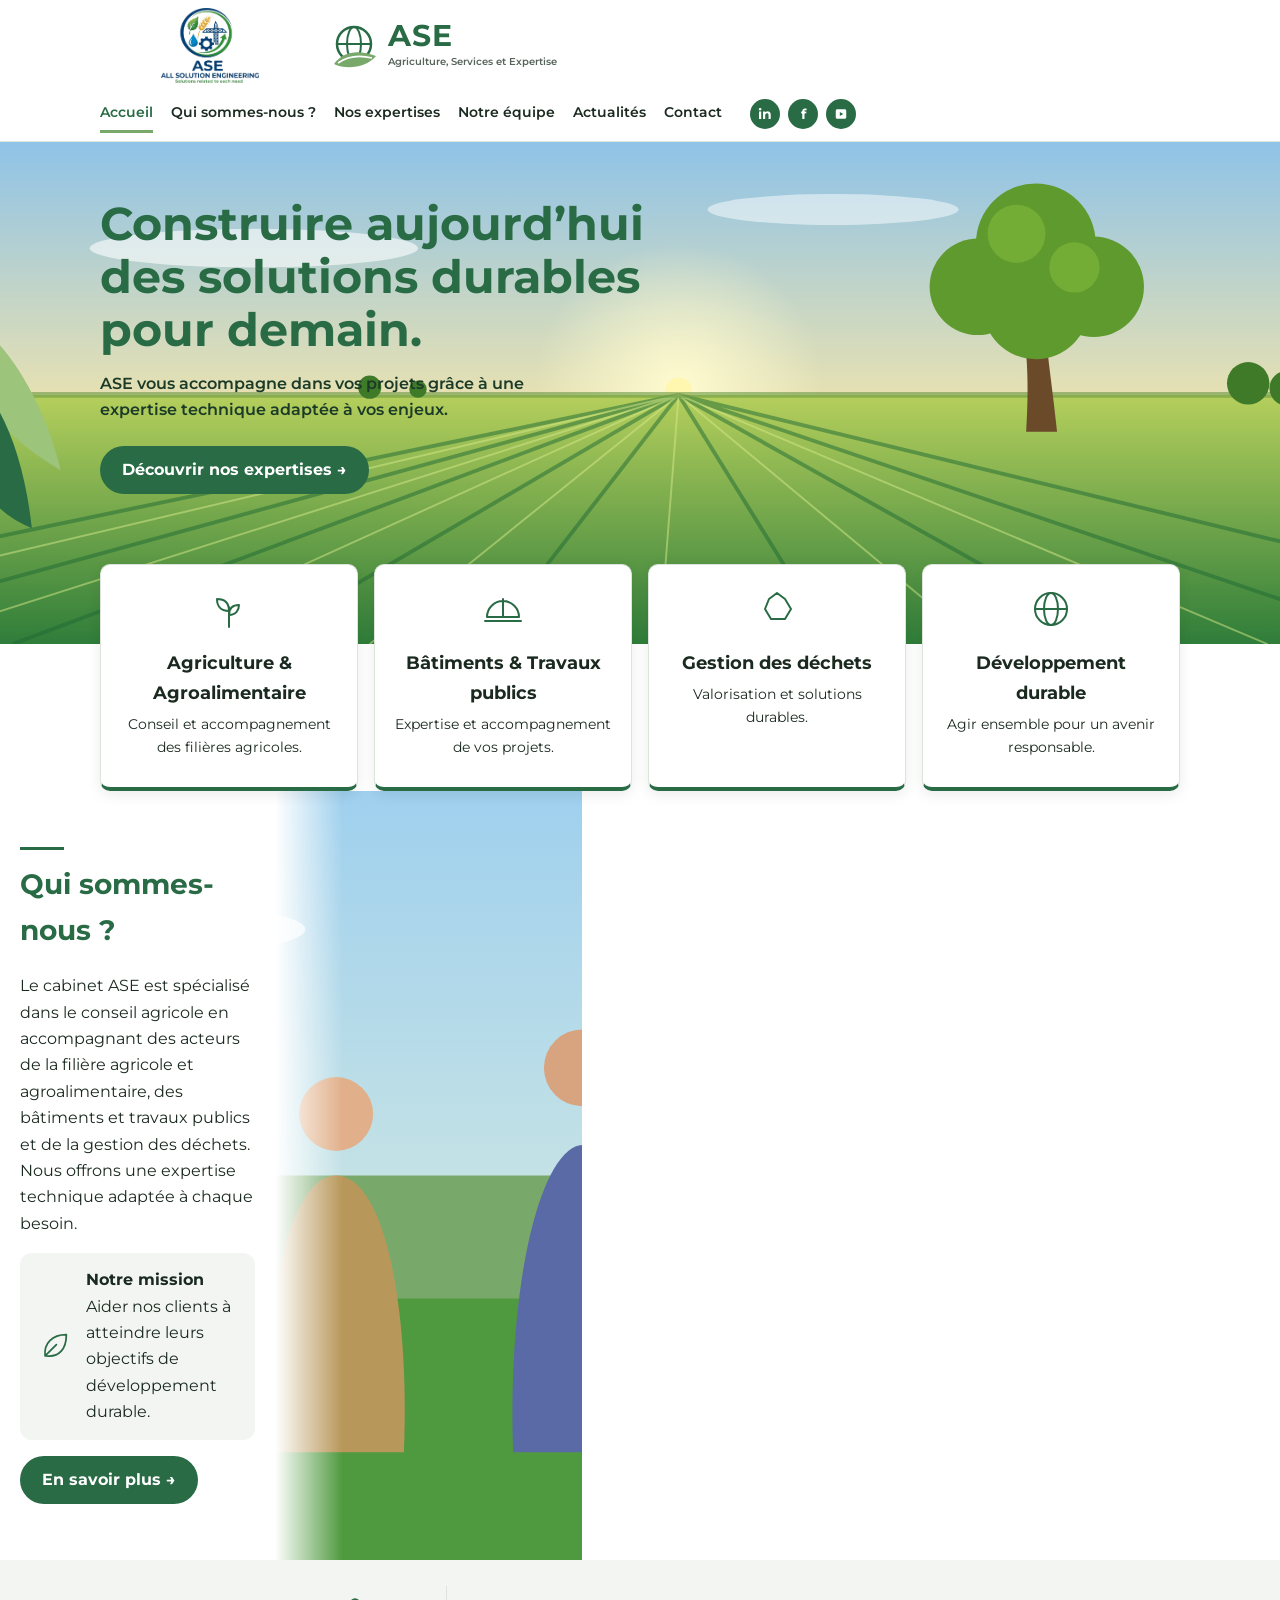
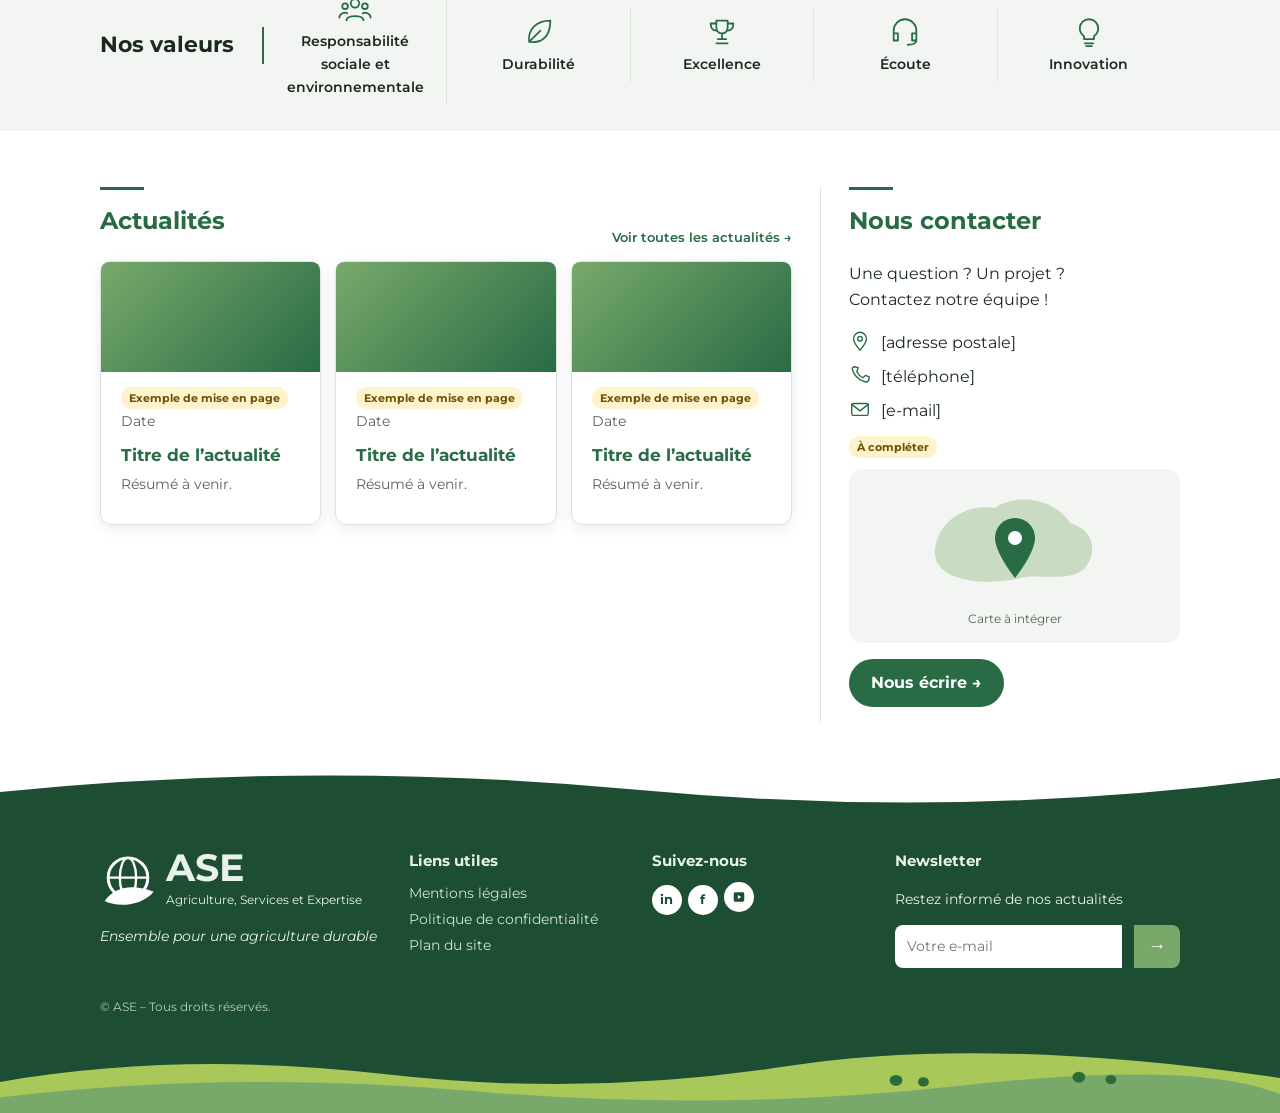
==== index.html @ db1b4f03 "Replace logo image in header with new SVG Updated logo in header and added alt text for accessibilit" ====
<!DOCTYPE html>
<html lang="fr"><head><meta charset="utf-8"><meta name="viewport" content="width=device-width, initial-scale=1">
<title>Accueil – ASE</title><meta name="description" content="ASE, cabinet de conseil agricole : expertise technique pour l’agriculture, l’agroalimentaire, le BTP et la gestion des déchets.">
<meta property="og:title" content="Accueil – ASE"><meta property="og:description" content="ASE, cabinet de conseil agricole : expertise technique pour l’agriculture, l’agroalimentaire, le BTP et la gestion des déchets."><meta property="og:type" content="website">
<link rel="icon" href="images/logo.svg" type="image/svg+xml">
<link rel="stylesheet" href="https://fonts.googleapis.com/css2?family=Montserrat:wght@400;600;700&display=swap">
<link rel="stylesheet" href="css/style.css"></head><body>
<a class="skip" href="#main">Aller au contenu</a>
<header><div class="w"><a class="logo" href="index.html" aria-label="ASE – Accueil"><img src="images/logo-ase.svg"
         alt="ASE – All Solution Engineering"><svg aria-hidden="true" xmlns="http://www.w3.org/2000/svg" width="48" height="48" viewBox="0 0 48 48"><circle cx="24" cy="22" r="17" fill="none" stroke="#286B45" stroke-width="2.5"/><ellipse cx="24" cy="22" rx="7" ry="17" fill="none" stroke="#286B45" stroke-width="2"/><path d="M7 22h34" stroke="#286B45" stroke-width="2"/><path d="M4 42C14 28 30 28 46 34 36 46 16 48 4 42z" fill="#78A96B"/><path d="M8 41C18 34 30 33 42 36" stroke="#fff" stroke-width="1.8" fill="none"/></svg>
<span><b>ASE</b><small>Agriculture, Services et Expertise</small></span></a><div class="hdr"><nav aria-label="Navigation principale"><a href="index.html" aria-current="page">Accueil</a><a href="qui-sommes-nous.html">Qui sommes-nous ?</a><a href="expertises.html">Nos expertises</a><a href="equipe.html">Notre équipe</a><a href="actualites.html">Actualités</a><a href="contact.html">Contact</a></nav><div class="soc"><a class="rs" href="#" rel="noopener" aria-label="LinkedIn">in</a><a class="rs" href="#" rel="noopener" aria-label="Facebook">f</a><a class="rs" href="#" rel="noopener" aria-label="YouTube"><svg viewBox="0 0 24 24" aria-hidden="true"><path d="M3 7c0-2 1-3 3-3h12c2 0 3 1 3 3v10c0 2-1 3-3 3H6c-2 0-3-1-3-3zM10 8.5v7l6-3.5z"/></svg></a></div></div></div></header>
<main id="main"><div class="hero"><div class="w"><h1>Construire aujourd’hui des solutions durables pour demain.</h1><p>ASE vous accompagne dans vos projets grâce à une expertise technique adaptée à vos enjeux.</p><a class="btn" href="expertises.html">Découvrir nos expertises →</a></div></div><div class="w"><div class="dom"><div class="card"><svg viewBox="0 0 48 48" aria-hidden="true"><path d="M24 42V22M24 26c-9 0-12-6-12-12 8 0 12 4 12 12zM24 30c7 0 10-5 10-10-7 0-10 4-10 10z"/></svg><h3>Agriculture &amp; Agroalimentaire</h3><p>Conseil et accompagnement des filières agricoles.</p></div><div class="card"><svg viewBox="0 0 48 48" aria-hidden="true"><path d="M8 32a16 16 0 0132 0zM6 36h36M24 14v18"/></svg><h3>Bâtiments &amp; Travaux publics</h3><p>Expertise et accompagnement de vos projets.</p></div><div class="card"><svg viewBox="0 0 48 48" aria-hidden="true"><path d="M16 14l8-6 8 6M32 14l6 10M38 24l-6 10M32 34H18M18 34l-6-10M12 24l4-10"/></svg><h3>Gestion des déchets</h3><p>Valorisation et solutions durables.</p></div><div class="card"><svg viewBox="0 0 48 48" aria-hidden="true"><circle cx="24" cy="24" r="16"/><ellipse cx="24" cy="24" rx="7" ry="16"/><path d="M8 24h32"/></svg><h3>Développement durable</h3><p>Agir ensemble pour un avenir responsable.</p></div></div></div><section class="home-qui"><div class="w" style="display:grid;grid-template-columns:1fr 1.2fr;padding:0 0 0 20px"><div class="txt"><h2>Qui sommes-nous ?</h2><p>Le cabinet ASE est spécialisé dans le conseil agricole en accompagnant des acteurs de la filière agricole et agroalimentaire, des bâtiments et travaux publics et de la gestion des déchets. Nous offrons une expertise technique adaptée à chaque besoin.</p><div class="mis"><svg viewBox="0 0 48 48" aria-hidden="true"><path d="M10 38C8 20 20 8 40 8c0 20-10 32-28 30zM10 38L26 22"/></svg><div><strong>Notre mission</strong><br>Aider nos clients à atteindre leurs objectifs de développement durable.</div></div><a class="btn" href="qui-sommes-nous.html">En savoir plus →</a></div><div class="teamph" role="img" aria-label="L’équipe ASE sur le terrain"></div></div></section><div class="band"><div class="w"><h2>Nos valeurs</h2><div class="vi"><svg viewBox="0 0 48 48" aria-hidden="true"><circle cx="24" cy="16" r="6"/><circle cx="10" cy="20" r="4"/><circle cx="38" cy="20" r="4"/><path d="M12 40c0-8 24-8 24 0M2 36c0-6 8-8 11-6M46 36c0-6-8-8-11-6"/></svg>Responsabilité sociale et environnementale</div><div class="vi"><svg viewBox="0 0 48 48" aria-hidden="true"><path d="M10 38C8 20 20 8 40 8c0 20-10 32-28 30zM10 38L26 22"/></svg>Durabilité</div><div class="vi"><svg viewBox="0 0 48 48" aria-hidden="true"><path d="M16 8h16v10a8 8 0 01-16 0zM16 12H8c0 8 4 10 8 10M32 12h8c0 8-4 10-8 10M24 26v8M16 40h16M18 34h12"/></svg>Excellence</div><div class="vi"><svg viewBox="0 0 48 48" aria-hidden="true"><path d="M8 28v-6a16 16 0 0132 0v6M8 26h6v10H8zM34 26h6v10h-6zM40 36c0 4-6 6-12 6"/></svg>Écoute</div><div class="vi"><svg viewBox="0 0 48 48" aria-hidden="true"><path d="M17 30c-5-4-6-8-6-11a13 13 0 0126 0c0 3-1 7-6 11v4H17zM18 40h12M20 44h8"/></svg>Innovation</div></div></div><section><div class="w nc"><div class="news"><h2>Actualités</h2><a class="more" href="actualites.html">Voir toutes les actualités →</a><div class="news"><div class="grid"><article class="card"><div class="newsimg" role="img" aria-label="Image de l’article"></div><span class="tag">Exemple de mise en page</span><p>Date</p><h3>Titre de l’actualité</h3><p>Résumé à venir.</p></article><article class="card"><div class="newsimg" role="img" aria-label="Image de l’article"></div><span class="tag">Exemple de mise en page</span><p>Date</p><h3>Titre de l’actualité</h3><p>Résumé à venir.</p></article><article class="card"><div class="newsimg" role="img" aria-label="Image de l’article"></div><span class="tag">Exemple de mise en page</span><p>Date</p><h3>Titre de l’actualité</h3><p>Résumé à venir.</p></article></div></div></div><div><h2>Nous contacter</h2><p>Une question ? Un projet ?<br>Contactez notre équipe !</p><div class="ci"><svg viewBox="0 0 48 48" aria-hidden="true"><path d="M24 44S10 28 10 19a14 14 0 0128 0c0 9-14 25-14 25z"/><circle cx="24" cy="19" r="5"/></svg><span>[adresse postale]</span></div><div class="ci"><svg viewBox="0 0 48 48" aria-hidden="true"><path d="M12 6l8 2-3 9c3 6 7 10 13 13l6-5 8 3-1 8c-2 3-6 4-11 2C19 33 10 22 8 14 6 9 8 7 12 6z"/></svg><span>[téléphone]</span></div><div class="ci"><svg viewBox="0 0 48 48" aria-hidden="true"><rect x="6" y="12" width="36" height="26" rx="3"/><path d="M6 14l18 14 18-14"/></svg><span>[e-mail]</span></div><span class="tag">À compléter</span><div class="map" role="img" aria-label="Emplacement de la carte"><svg viewBox="0 0 200 120"><path d="M20 70c0-30 30-50 60-45 20-15 60-10 75 15 20 5 30 25 15 45-15 15-45 5-65 10-30 8-85 5-85-25z" fill="#c9dcc2"/><path d="M100 95S80 70 80 55a20 20 0 0140 0c0 15-20 40-20 40z" fill="#286B45"/><circle cx="100" cy="55" r="7" fill="#fff"/></svg><br>Carte à intégrer</div><p><a class="btn" href="contact.html">Nous écrire →</a></p></div></div></section></main>
<footer><div class="w"><div><div class="brand"><svg aria-hidden="true" xmlns="http://www.w3.org/2000/svg" width="48" height="48" viewBox="0 0 48 48"><circle cx="24" cy="22" r="17" fill="none" stroke="#286B45" stroke-width="2.5"/><ellipse cx="24" cy="22" rx="7" ry="17" fill="none" stroke="#286B45" stroke-width="2"/><path d="M7 22h34" stroke="#286B45" stroke-width="2"/><path d="M4 42C14 28 30 28 46 34 36 46 16 48 4 42z" fill="#78A96B"/><path d="M8 41C18 34 30 33 42 36" stroke="#fff" stroke-width="1.8" fill="none"/></svg>
<span><b>ASE</b><br><small>Agriculture, Services et Expertise</small></span></div><p><em>Ensemble pour une agriculture durable</em></p></div>
<div><h3>Liens utiles</h3><a href="mentions-legales.html">Mentions légales</a><a href="confidentialite.html">Politique de confidentialité</a><a href="plan-du-site.html">Plan du site</a></div>
<div><h3>Suivez-nous</h3><div><a class="rs" href="#" rel="noopener" aria-label="LinkedIn">in</a><a class="rs" href="#" rel="noopener" aria-label="Facebook">f</a><a class="rs" href="#" rel="noopener" aria-label="YouTube"><svg viewBox="0 0 24 24" aria-hidden="true"><path d="M3 7c0-2 1-3 3-3h12c2 0 3 1 3 3v10c0 2-1 3-3 3H6c-2 0-3-1-3-3zM10 8.5v7l6-3.5z"/></svg></a></div></div>
<div><h3>Newsletter</h3><p>Restez informé de nos actualités</p><form class="aseform nl" data-key="newsletterEndpoint"><label class="skip" for="nl-index">Votre e-mail</label><input id="nl-index" name="email" type="email" placeholder="Votre e-mail" required autocomplete="email"><button type="submit" aria-label="S’inscrire">→</button></form><div class="fmsg" role="status"></div></div></div>
<div class="legal">© ASE – Tous droits réservés.</div><div class="hills" aria-hidden="true"></div></footer>
<script src="js/config.js"></script><script src="js/main.js"></script></body></html>
---- css/style.css ----
/* ASE – feuille de style principale. Couleurs et polices en variables : modifiables ici. */
:root{--g:#286B45;--g2:#78A96B;--bg:#fff;--bg2:#f2f5f1;--tx:#1b2a20;--mu:#566459;--bd:#dce4dc;--on:#fff}
@media (prefers-color-scheme:dark){:root{--g:#5fb184;--bg:#101a14;--bg2:#17231b;--tx:#e8efe9;--mu:#a3b2a7;--bd:#2a3a2f;--on:#0d1a12;color-scheme:dark}}
*{box-sizing:border-box}
html{scroll-behavior:smooth}
body{margin:0;background:var(--bg);color:var(--tx);font:16px/1.65 Montserrat,Inter,system-ui,sans-serif}
a{color:inherit}
.w{max-width:1120px;margin:0 auto;padding:0 20px}
.skip{position:absolute;left:-999px}.skip:focus{left:10px;top:10px;background:var(--g);color:var(--on);padding:8px;z-index:99}
header{position:sticky;top:0;background:var(--bg);border-bottom:1px solid var(--bd);z-index:10}
header .w{display:flex;align-items:center;justify-content:space-between;gap:12px;flex-wrap:wrap;padding-top:10px;padding-bottom:10px}
.logo{display:flex;align-items:center;gap:10px;text-decoration:none;color:var(--g)}
.logo b{font-size:30px;line-height:1;letter-spacing:1px}
.logo small{display:block;font-size:10px;color:var(--mu);font-weight:600}
nav{display:flex;gap:18px;flex-wrap:wrap;font-size:14px;font-weight:600}
nav a{text-decoration:none;padding:4px 0;border-bottom:2px solid transparent}
nav a:hover,nav a[aria-current]{color:var(--g);border-color:var(--g2)}
:focus-visible{outline:3px solid var(--g2);outline-offset:2px}
.hero{background:linear-gradient(180deg,#cfe5f1,#f3f0cf 70%);position:relative;overflow:hidden;color:#1b3a28}
.hero .w{padding-top:60px;padding-bottom:120px;position:relative;z-index:2}
.hero svg{position:absolute;inset:auto 0 0 0;width:100%;height:55%}
.page-title{background:var(--bg2);padding:36px 0;border-bottom:1px solid var(--bd)}
h1{font-size:clamp(28px,5vw,46px);line-height:1.15;margin:0 0 14px;max-width:580px;color:#286B45}
.page-title h1{color:var(--g);margin:0;font-size:clamp(26px,4vw,36px)}
.hero p{max-width:480px;font-weight:600;margin:0 0 22px}
.btn{display:inline-block;background:var(--g);color:var(--on);padding:11px 22px;border-radius:30px;text-decoration:none;font:inherit;font-weight:700;border:0;cursor:pointer;transition:transform .2s}
.hero .btn{background:#286B45;color:#fff}.btn:hover{transform:translateY(-2px)}
.dom{display:grid;grid-template-columns:repeat(auto-fit,minmax(220px,1fr));gap:16px;margin-top:-70px;position:relative;z-index:3}
.card{background:var(--bg);border:1px solid var(--bd);border-bottom:4px solid var(--g);border-radius:12px;padding:20px;transition:transform .25s,box-shadow .25s;box-shadow:0 4px 14px rgba(0,0,0,.08)}
.card:hover{transform:translateY(-5px);box-shadow:0 10px 24px rgba(0,0,0,.14)}
.card h3{margin:8px 0 4px;font-size:17px;color:var(--g)}.card p{margin:0 0 8px;color:var(--mu);font-size:14px}
.dom .card{text-align:center}.dom svg{width:48px;height:48px;stroke:var(--g);fill:none;stroke-width:2;stroke-linecap:round;stroke-linejoin:round}
section{padding:56px 0}.alt{background:var(--bg2)}
h2{font-size:28px;margin:0 0 20px;color:var(--g);position:relative;padding-top:14px}
h2::before{content:"";position:absolute;top:0;left:0;width:44px;height:3px;background:var(--g)}
.two{display:grid;grid-template-columns:1fr 1fr;gap:32px;align-items:start}
.ph{border-radius:12px;background:var(--bg2);border:2px dashed var(--g2);min-height:180px;display:grid;place-items:center;text-align:center;color:var(--mu);font-size:13px;padding:12px;margin-bottom:12px}
.mis{background:var(--bg2);border-left:4px solid var(--g2);border-radius:10px;padding:14px 18px;margin:16px 0}
.vals{display:grid;grid-template-columns:repeat(auto-fit,minmax(170px,1fr));gap:12px;padding:0;margin:0;list-style:none}
.vals li{background:var(--bg);border:1px solid var(--bd);border-radius:10px;padding:14px;font-weight:600;text-align:center;font-size:14px}
.tag{display:inline-block;background:#fff3cd;color:#6a5200;font-size:11px;font-weight:700;padding:2px 8px;border-radius:10px}
.grid{display:grid;grid-template-columns:repeat(auto-fit,minmax(250px,1fr));gap:18px}
.av{width:76px;height:76px;border-radius:50%;background:var(--bg2);display:grid;place-items:center;margin-bottom:8px}
form{display:grid;gap:12px;max-width:520px}label{font-size:14px;font-weight:600}
input,textarea{width:100%;padding:10px 12px;border:1px solid var(--bd);border-radius:8px;background:var(--bg);color:var(--tx);font:inherit}
.hp{position:absolute;left:-999px}#msg{font-weight:600}
.soc{display:flex;gap:10px;flex-wrap:wrap}.soc a{border:1px solid var(--g2);border-radius:20px;padding:4px 14px;text-decoration:none;font-size:14px}
footer{background:#1d4d33;color:#e8f1ea;padding:40px 0 24px}
footer .w{display:grid;grid-template-columns:repeat(auto-fit,minmax(220px,1fr));gap:24px;font-size:14px}
footer h3{margin:0 0 8px;font-size:15px}footer a{display:block;text-decoration:none;margin:3px 0;color:#cfe3d4}footer a:hover{color:#fff}
footer .soc a{display:inline-block;border-color:#78A96B;color:#fff}
.legal{max-width:1120px;margin:0 auto;padding:16px 20px 0;font-size:12px;color:#b6cdbb}
@media(max-width:760px){.two{grid-template-columns:1fr}}
@media(prefers-reduced-motion:reduce){*{transition:none!important;scroll-behavior:auto!important}}

/* ===== Version alignée sur la maquette ===== */
/* Photos : déposer images/hero.jpg et images/equipe.jpg pour remplacer les illustrations (voir README) */
header .w{padding-top:8px;padding-bottom:8px}
/* Véritable logo ASE */
.logo{
    display:flex;
    align-items:center;
    text-decoration:none;
}

.logo img{
    width:220px;
    height:auto;
    max-height:75px;
    object-fit:contain;
    display:block;
}
.hdr{display:flex;align-items:center;gap:28px;flex-wrap:wrap}
.rs{display:grid;place-items:center;width:30px;height:30px;border-radius:50%;background:var(--g);color:var(--on);font-size:13px;font-weight:700;text-decoration:none}
.rs svg{width:14px;height:14px;fill:var(--on)}
header .soc{gap:8px}header .soc a.rs{padding:0;border:0}
nav a{padding:6px 0;border-bottom-width:3px}
.hero{min-height:380px;background:url(../images/hero.jpg) center/cover,url(../images/hero.svg) center/cover}
.hero .w{padding-top:56px;padding-bottom:150px}
.hero p{color:#1b3a28}
.btn{display:inline-flex;gap:8px;align-items:center}
.dom{margin-top:-80px}.dom .card{border-radius:10px}.dom .card h3{font-size:18px;color:var(--tx)}
.dom .card p{color:var(--tx)}
.home-qui{display:grid;grid-template-columns:1fr 1.2fr;gap:0;align-items:stretch;padding:0;overflow:hidden}
.home-qui .txt{padding:56px 20px 56px 0}
.teamph{min-height:300px;background:url(../images/equipe.jpg) center/cover,url(../images/equipe.svg) center/cover;-webkit-mask-image:linear-gradient(to right,transparent,#000 22%);mask-image:linear-gradient(to right,transparent,#000 22%)}
.mis{display:flex;gap:14px;align-items:center;background:var(--bg2);border:0;border-radius:12px}
.mis svg{width:34px;height:34px;flex:none;stroke:var(--g);fill:none;stroke-width:2.5;stroke-linecap:round;stroke-linejoin:round}
.band{background:var(--bg2);padding:26px 0}
.band .w{display:flex;align-items:center;gap:0;flex-wrap:wrap}
.band h2{padding:0 28px 0 0;margin:0;border-right:2px solid var(--g);font-size:22px;color:var(--tx)}.band h2::before{display:none}
.vi{flex:1;min-width:130px;text-align:center;padding:6px 12px;border-right:1px solid var(--bd);font-size:14px;font-weight:600}
.vi:last-child{border:0}
.vi svg{display:block;margin:0 auto 4px;width:34px;height:34px;stroke:var(--g);fill:none;stroke-width:2.5;stroke-linecap:round;stroke-linejoin:round}
.nc{display:grid;grid-template-columns:2fr 1fr;gap:0}
.nc>div:first-child{padding-right:28px}.nc>div:last-child{padding-left:28px;border-left:1px solid var(--bd)}
.nc h2{font-size:24px}
.more{float:right;font-size:13px;font-weight:600;color:var(--g);text-decoration:none;margin-top:-34px}
.newsimg{height:110px;border-radius:8px 8px 0 0;margin:-20px -20px 12px;background:linear-gradient(135deg,#78A96B,#286B45)}
.news .card{padding-top:20px;border-bottom:1px solid var(--bd)}
.news .grid{grid-template-columns:repeat(auto-fit,minmax(170px,1fr));gap:14px}
.ci{display:flex;gap:10px;align-items:flex-start;margin:8px 0}
.ci svg{width:22px;height:22px;flex:none;stroke:var(--g);fill:none;stroke-width:3;stroke-linecap:round;stroke-linejoin:round}
.map{margin-top:10px;background:var(--bg2);border-radius:14px;padding:14px;text-align:center;font-size:12px;color:var(--mu)}
.map svg{width:100%;max-width:200px;height:auto}
footer{position:relative;margin-top:30px;padding-bottom:0}
footer::before{content:"";position:absolute;left:0;right:0;top:-39px;height:40px;background:url(../images/wave.svg) bottom/100% 100% no-repeat}
footer .w{grid-template-columns:1.3fr 1fr 1fr 1.3fr}
footer .rs{background:#fff;color:#1d4d33;display:inline-grid;margin:0 6px 0 0}footer .rs svg{fill:#1d4d33}
footer .brand{display:flex;gap:10px;align-items:center}footer .brand svg{width:56px;height:56px;filter:brightness(0) invert(1)}
footer .brand b{font-size:38px;line-height:1}
.nl{display:flex;margin-top:6px}.nl input{border-radius:8px 0 0 8px;border:0;background:#fff;color:#1b2a20}.nl button{border:0;background:#78A96B;color:#fff;border-radius:0 8px 8px 0;padding:0 14px;font-size:18px;cursor:pointer}
.fmsg{font-weight:600;font-size:13px;min-height:1em}
.hills{height:70px;margin-top:20px;background:url(../images/hills.svg) bottom/100% 100% no-repeat}
.legal{padding-bottom:6px}
@media(max-width:860px){.home-qui,.nc{grid-template-columns:1fr}.nc>div:last-child{padding:24px 0 0;border:0}.nc>div:first-child{padding:0}footer .w{grid-template-columns:1fr 1fr}.vi{border:0}.band h2{border:0}}
@media(max-width:520px){footer .w{grid-template-columns:1fr}}
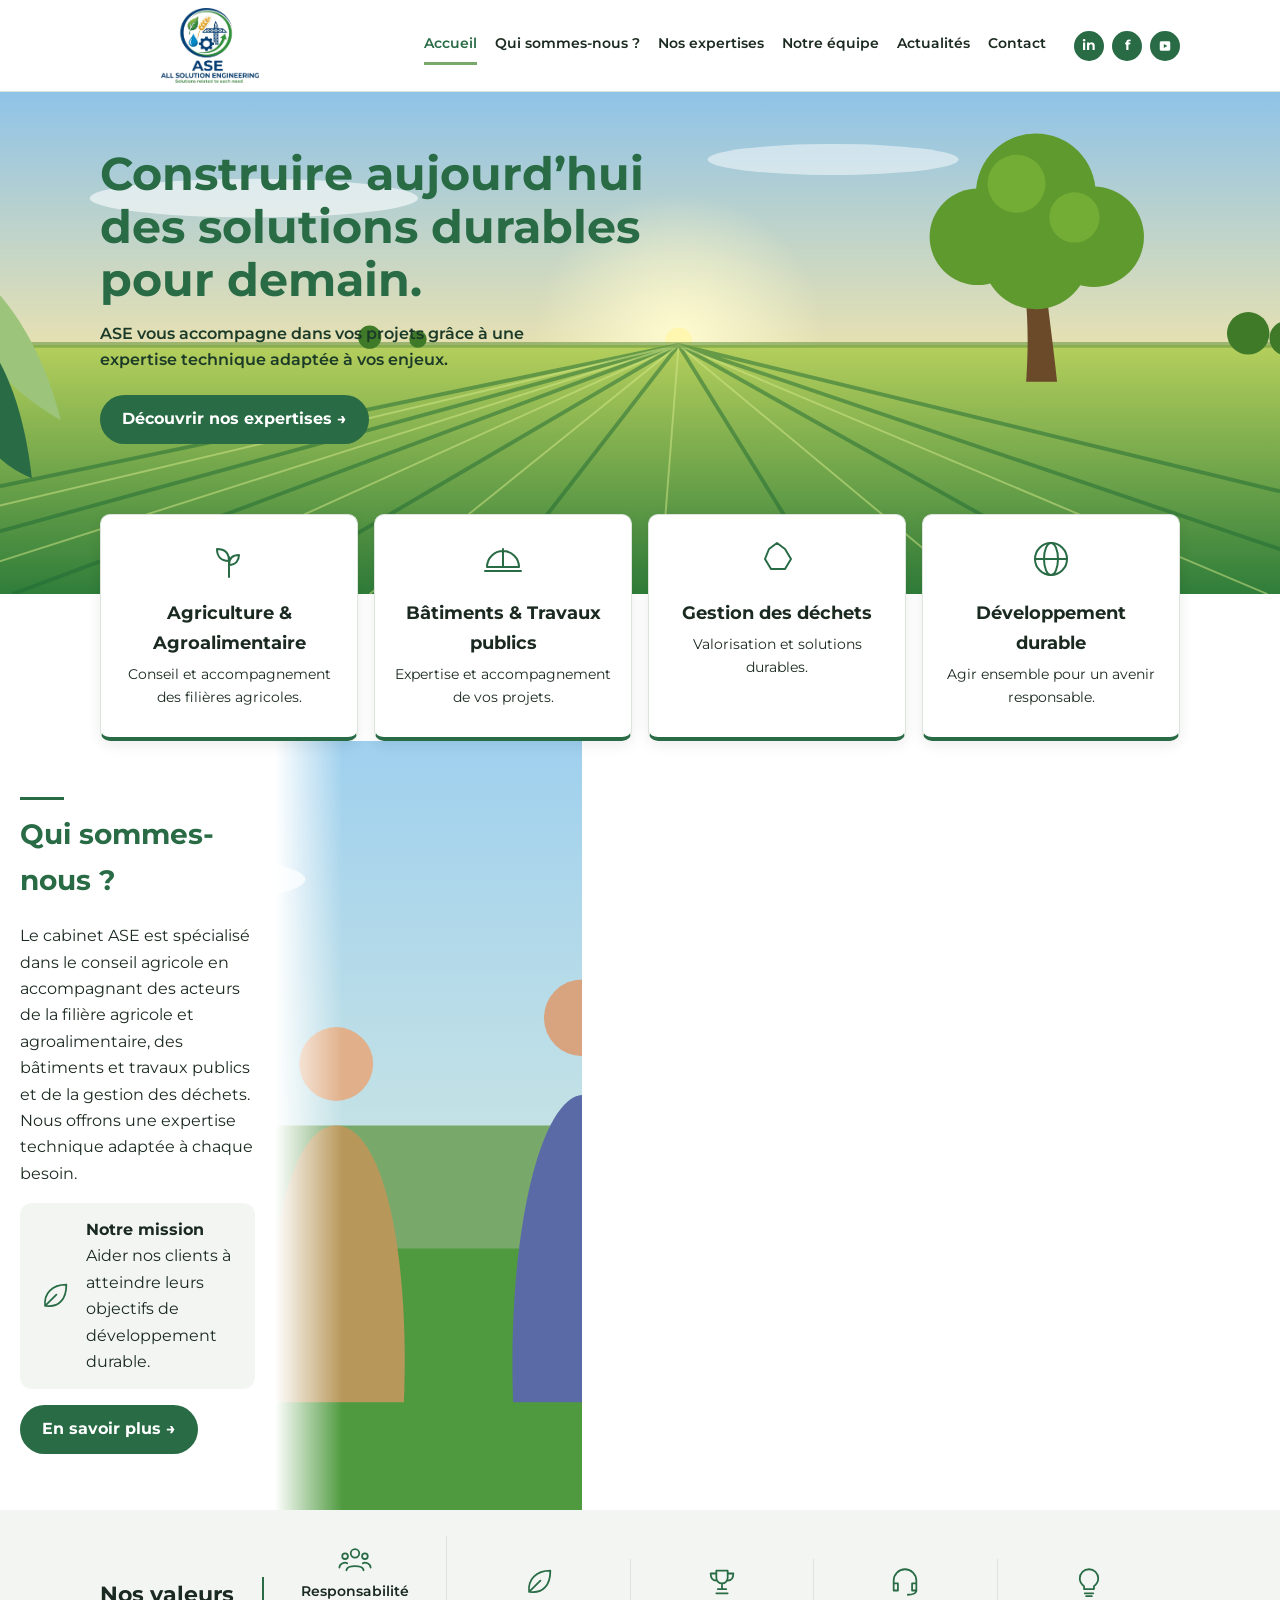
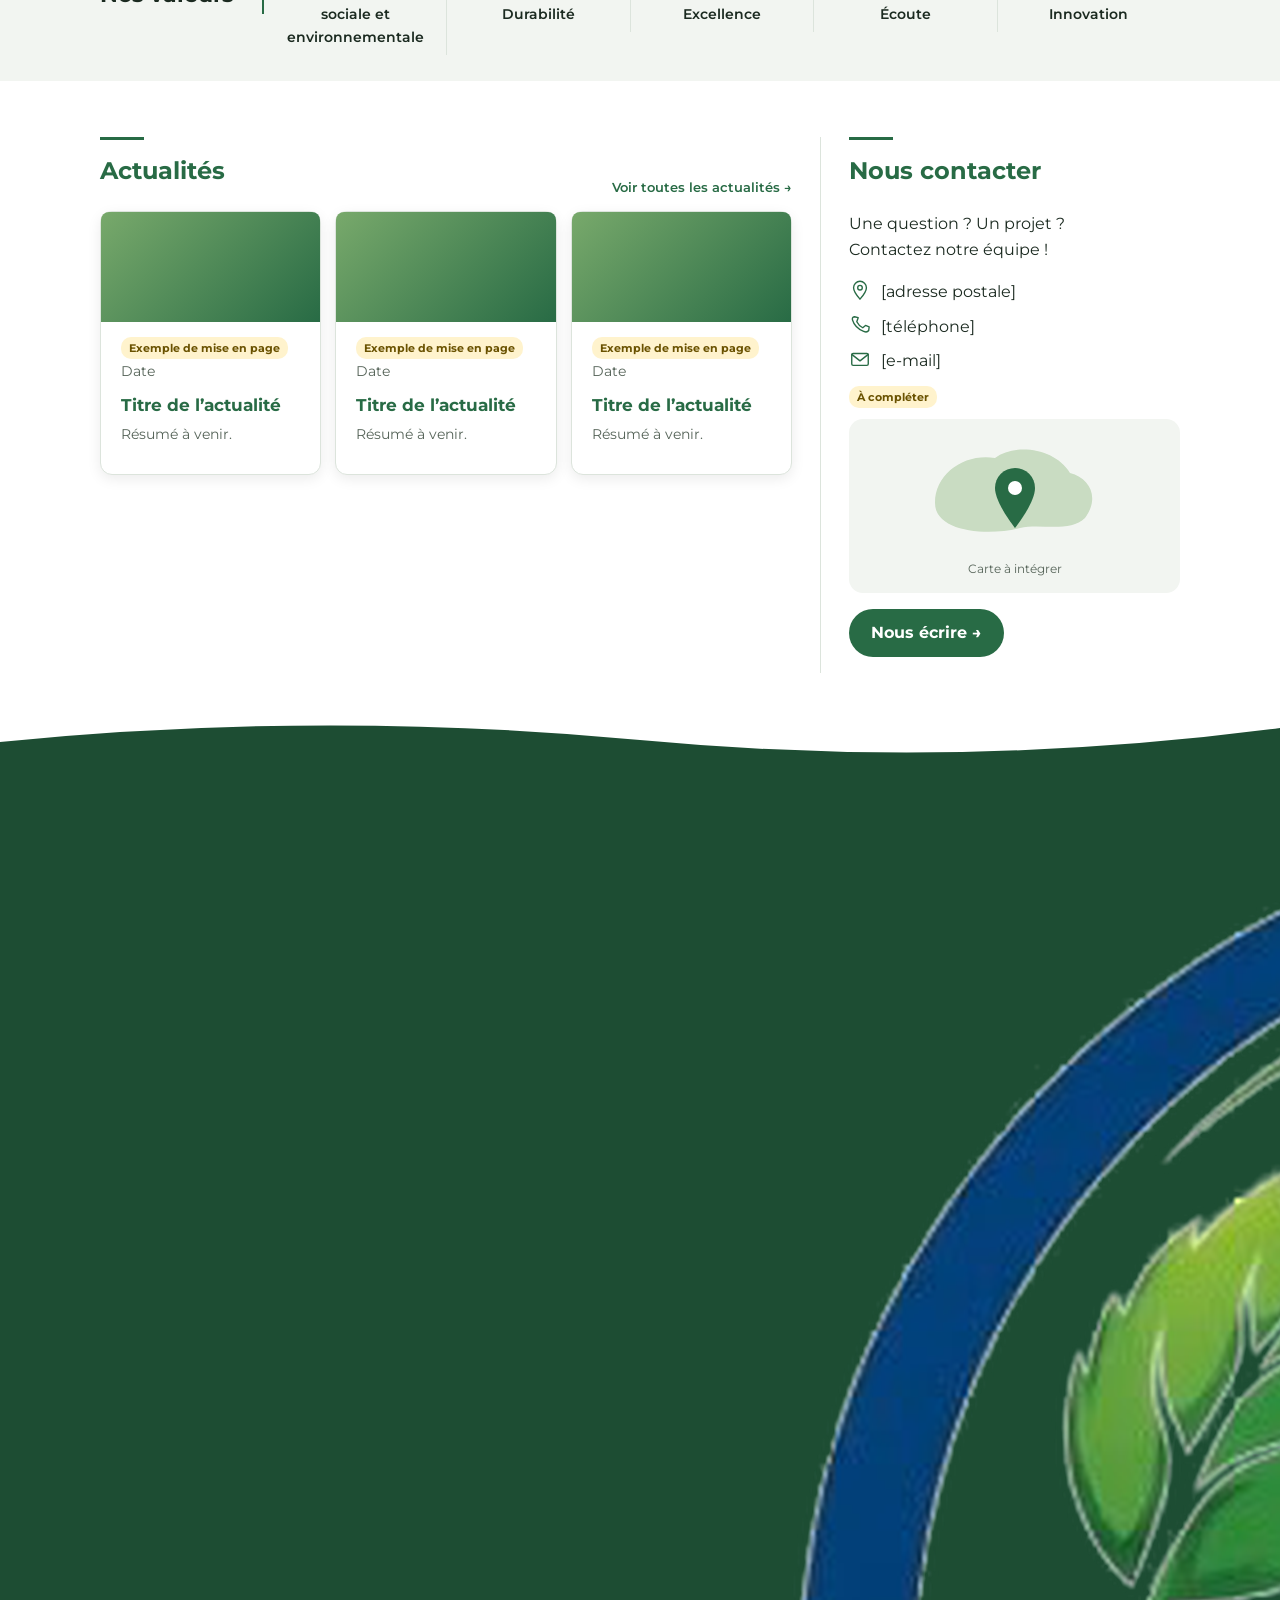
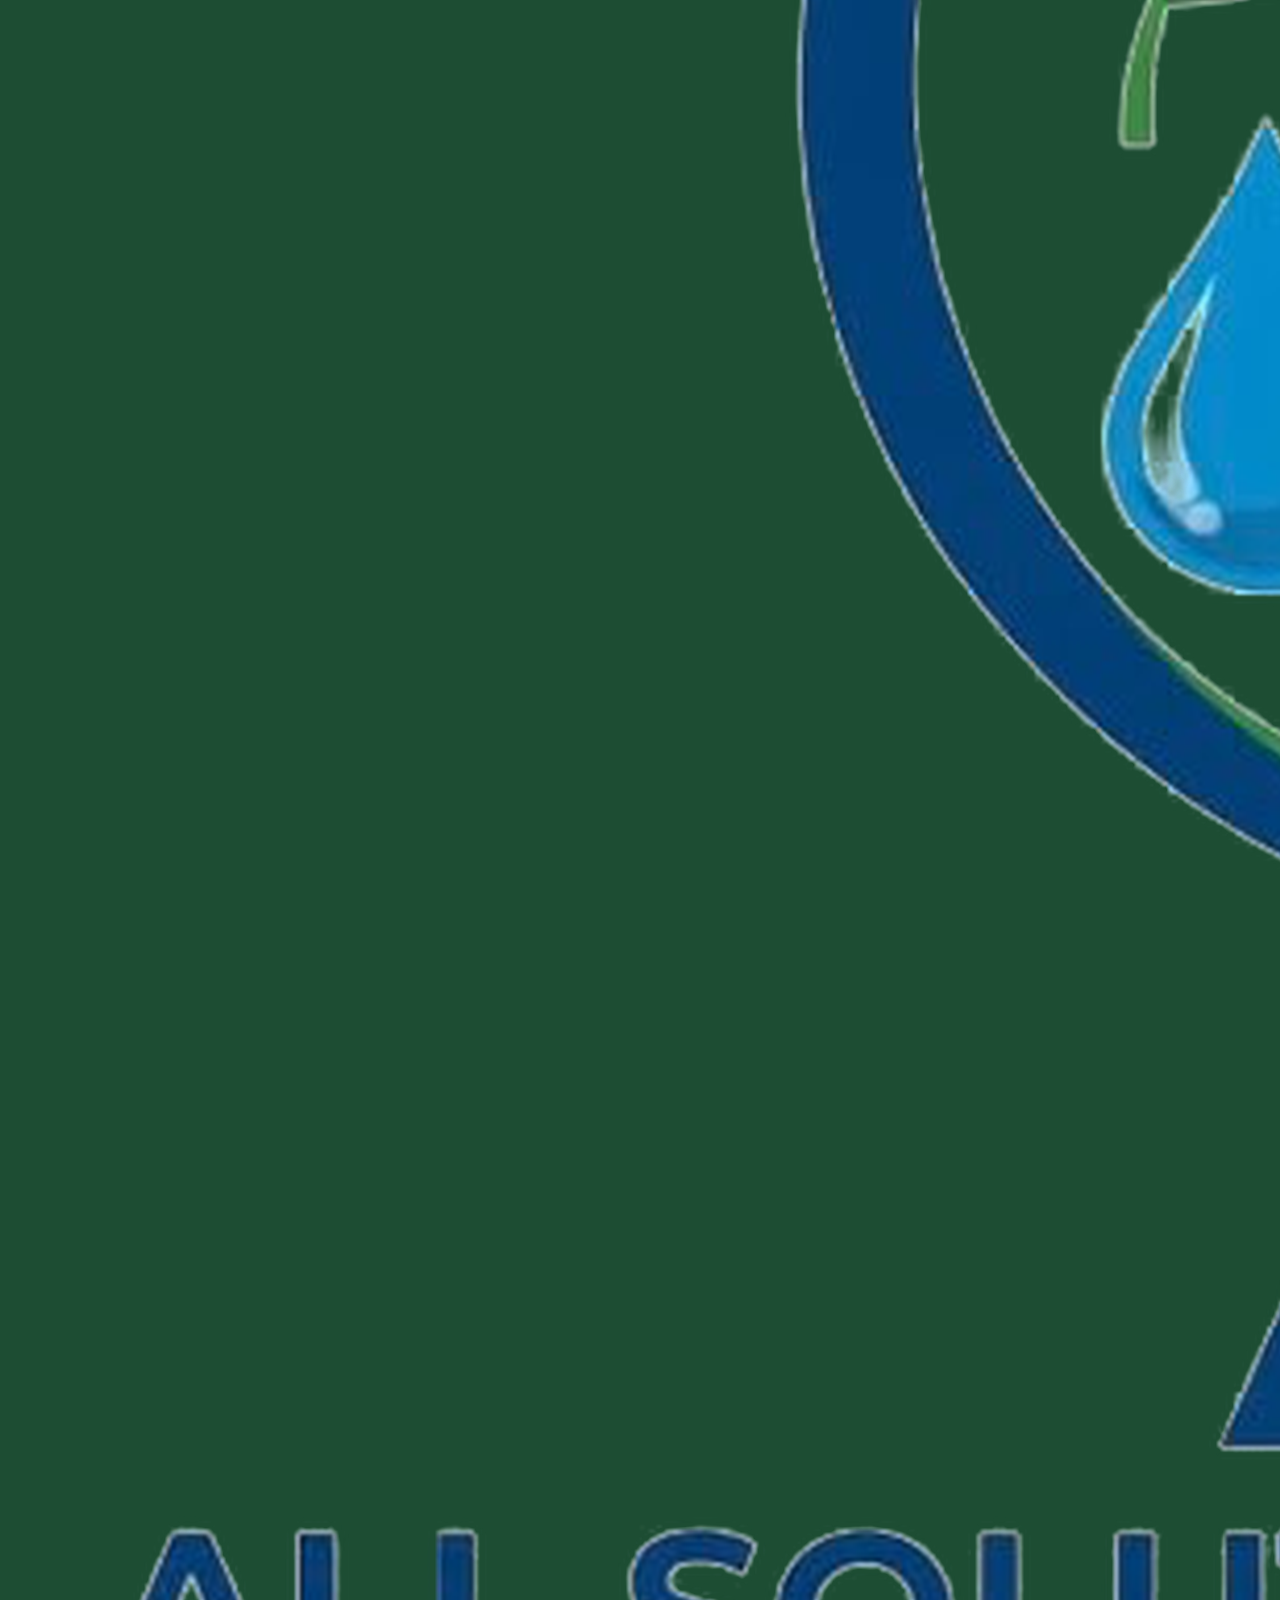
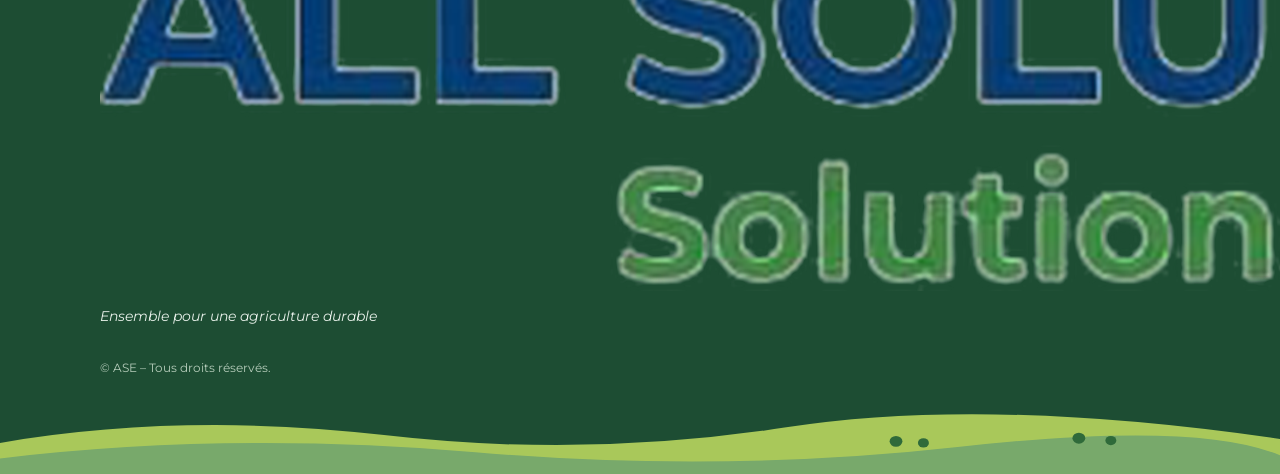
==== commit d3a85d54: "Refactor index.html and update favicon Refactor HTML structure and update favicon link." ====
--- a/index.html
+++ b/index.html
@@ -1,19 +1,360 @@
+
 <!DOCTYPE html>
-<html lang="fr"><head><meta charset="utf-8"><meta name="viewport" content="width=device-width, initial-scale=1">
-<title>Accueil – ASE</title><meta name="description" content="ASE, cabinet de conseil agricole : expertise technique pour l’agriculture, l’agroalimentaire, le BTP et la gestion des déchets.">
-<meta property="og:title" content="Accueil – ASE"><meta property="og:description" content="ASE, cabinet de conseil agricole : expertise technique pour l’agriculture, l’agroalimentaire, le BTP et la gestion des déchets."><meta property="og:type" content="website">
-<link rel="icon" href="images/logo.svg" type="image/svg+xml">
+<html lang="fr">
+<head>
+<meta charset="utf-8">
+<meta name="viewport" content="width=device-width, initial-scale=1">
+
+<title>Accueil – ASE</title>
+
+<meta name="description" content="ASE, cabinet de conseil agricole : expertise technique pour l’agriculture, l’agroalimentaire, le BTP et la gestion des déchets.">
+
+<meta property="og:title" content="Accueil – ASE">
+<meta property="og:description" content="ASE, cabinet de conseil agricole : expertise technique pour l’agriculture, l’agroalimentaire, le BTP et la gestion des déchets.">
+<meta property="og:type" content="website">
+
+<!-- Favicon -->
+<link rel="icon" href="images/logo-ase.svg" type="image/svg+xml">
+
+<!-- Police -->
 <link rel="stylesheet" href="https://fonts.googleapis.com/css2?family=Montserrat:wght@400;600;700&display=swap">
-<link rel="stylesheet" href="css/style.css"></head><body>
+
+<!-- CSS -->
+<link rel="stylesheet" href="css/style.css">
+</head>
+
+<body>
+
 <a class="skip" href="#main">Aller au contenu</a>
-<header><div class="w"><a class="logo" href="index.html" aria-label="ASE – Accueil"><img src="images/logo-ase.svg"
-         alt="ASE – All Solution Engineering"><svg aria-hidden="true" xmlns="http://www.w3.org/2000/svg" width="48" height="48" viewBox="0 0 48 48"><circle cx="24" cy="22" r="17" fill="none" stroke="#286B45" stroke-width="2.5"/><ellipse cx="24" cy="22" rx="7" ry="17" fill="none" stroke="#286B45" stroke-width="2"/><path d="M7 22h34" stroke="#286B45" stroke-width="2"/><path d="M4 42C14 28 30 28 46 34 36 46 16 48 4 42z" fill="#78A96B"/><path d="M8 41C18 34 30 33 42 36" stroke="#fff" stroke-width="1.8" fill="none"/></svg>
-<span><b>ASE</b><small>Agriculture, Services et Expertise</small></span></a><div class="hdr"><nav aria-label="Navigation principale"><a href="index.html" aria-current="page">Accueil</a><a href="qui-sommes-nous.html">Qui sommes-nous ?</a><a href="expertises.html">Nos expertises</a><a href="equipe.html">Notre équipe</a><a href="actualites.html">Actualités</a><a href="contact.html">Contact</a></nav><div class="soc"><a class="rs" href="#" rel="noopener" aria-label="LinkedIn">in</a><a class="rs" href="#" rel="noopener" aria-label="Facebook">f</a><a class="rs" href="#" rel="noopener" aria-label="YouTube"><svg viewBox="0 0 24 24" aria-hidden="true"><path d="M3 7c0-2 1-3 3-3h12c2 0 3 1 3 3v10c0 2-1 3-3 3H6c-2 0-3-1-3-3zM10 8.5v7l6-3.5z"/></svg></a></div></div></div></header>
-<main id="main"><div class="hero"><div class="w"><h1>Construire aujourd’hui des solutions durables pour demain.</h1><p>ASE vous accompagne dans vos projets grâce à une expertise technique adaptée à vos enjeux.</p><a class="btn" href="expertises.html">Découvrir nos expertises →</a></div></div><div class="w"><div class="dom"><div class="card"><svg viewBox="0 0 48 48" aria-hidden="true"><path d="M24 42V22M24 26c-9 0-12-6-12-12 8 0 12 4 12 12zM24 30c7 0 10-5 10-10-7 0-10 4-10 10z"/></svg><h3>Agriculture &amp; Agroalimentaire</h3><p>Conseil et accompagnement des filières agricoles.</p></div><div class="card"><svg viewBox="0 0 48 48" aria-hidden="true"><path d="M8 32a16 16 0 0132 0zM6 36h36M24 14v18"/></svg><h3>Bâtiments &amp; Travaux publics</h3><p>Expertise et accompagnement de vos projets.</p></div><div class="card"><svg viewBox="0 0 48 48" aria-hidden="true"><path d="M16 14l8-6 8 6M32 14l6 10M38 24l-6 10M32 34H18M18 34l-6-10M12 24l4-10"/></svg><h3>Gestion des déchets</h3><p>Valorisation et solutions durables.</p></div><div class="card"><svg viewBox="0 0 48 48" aria-hidden="true"><circle cx="24" cy="24" r="16"/><ellipse cx="24" cy="24" rx="7" ry="16"/><path d="M8 24h32"/></svg><h3>Développement durable</h3><p>Agir ensemble pour un avenir responsable.</p></div></div></div><section class="home-qui"><div class="w" style="display:grid;grid-template-columns:1fr 1.2fr;padding:0 0 0 20px"><div class="txt"><h2>Qui sommes-nous ?</h2><p>Le cabinet ASE est spécialisé dans le conseil agricole en accompagnant des acteurs de la filière agricole et agroalimentaire, des bâtiments et travaux publics et de la gestion des déchets. Nous offrons une expertise technique adaptée à chaque besoin.</p><div class="mis"><svg viewBox="0 0 48 48" aria-hidden="true"><path d="M10 38C8 20 20 8 40 8c0 20-10 32-28 30zM10 38L26 22"/></svg><div><strong>Notre mission</strong><br>Aider nos clients à atteindre leurs objectifs de développement durable.</div></div><a class="btn" href="qui-sommes-nous.html">En savoir plus →</a></div><div class="teamph" role="img" aria-label="L’équipe ASE sur le terrain"></div></div></section><div class="band"><div class="w"><h2>Nos valeurs</h2><div class="vi"><svg viewBox="0 0 48 48" aria-hidden="true"><circle cx="24" cy="16" r="6"/><circle cx="10" cy="20" r="4"/><circle cx="38" cy="20" r="4"/><path d="M12 40c0-8 24-8 24 0M2 36c0-6 8-8 11-6M46 36c0-6-8-8-11-6"/></svg>Responsabilité sociale et environnementale</div><div class="vi"><svg viewBox="0 0 48 48" aria-hidden="true"><path d="M10 38C8 20 20 8 40 8c0 20-10 32-28 30zM10 38L26 22"/></svg>Durabilité</div><div class="vi"><svg viewBox="0 0 48 48" aria-hidden="true"><path d="M16 8h16v10a8 8 0 01-16 0zM16 12H8c0 8 4 10 8 10M32 12h8c0 8-4 10-8 10M24 26v8M16 40h16M18 34h12"/></svg>Excellence</div><div class="vi"><svg viewBox="0 0 48 48" aria-hidden="true"><path d="M8 28v-6a16 16 0 0132 0v6M8 26h6v10H8zM34 26h6v10h-6zM40 36c0 4-6 6-12 6"/></svg>Écoute</div><div class="vi"><svg viewBox="0 0 48 48" aria-hidden="true"><path d="M17 30c-5-4-6-8-6-11a13 13 0 0126 0c0 3-1 7-6 11v4H17zM18 40h12M20 44h8"/></svg>Innovation</div></div></div><section><div class="w nc"><div class="news"><h2>Actualités</h2><a class="more" href="actualites.html">Voir toutes les actualités →</a><div class="news"><div class="grid"><article class="card"><div class="newsimg" role="img" aria-label="Image de l’article"></div><span class="tag">Exemple de mise en page</span><p>Date</p><h3>Titre de l’actualité</h3><p>Résumé à venir.</p></article><article class="card"><div class="newsimg" role="img" aria-label="Image de l’article"></div><span class="tag">Exemple de mise en page</span><p>Date</p><h3>Titre de l’actualité</h3><p>Résumé à venir.</p></article><article class="card"><div class="newsimg" role="img" aria-label="Image de l’article"></div><span class="tag">Exemple de mise en page</span><p>Date</p><h3>Titre de l’actualité</h3><p>Résumé à venir.</p></article></div></div></div><div><h2>Nous contacter</h2><p>Une question ? Un projet ?<br>Contactez notre équipe !</p><div class="ci"><svg viewBox="0 0 48 48" aria-hidden="true"><path d="M24 44S10 28 10 19a14 14 0 0128 0c0 9-14 25-14 25z"/><circle cx="24" cy="19" r="5"/></svg><span>[adresse postale]</span></div><div class="ci"><svg viewBox="0 0 48 48" aria-hidden="true"><path d="M12 6l8 2-3 9c3 6 7 10 13 13l6-5 8 3-1 8c-2 3-6 4-11 2C19 33 10 22 8 14 6 9 8 7 12 6z"/></svg><span>[téléphone]</span></div><div class="ci"><svg viewBox="0 0 48 48" aria-hidden="true"><rect x="6" y="12" width="36" height="26" rx="3"/><path d="M6 14l18 14 18-14"/></svg><span>[e-mail]</span></div><span class="tag">À compléter</span><div class="map" role="img" aria-label="Emplacement de la carte"><svg viewBox="0 0 200 120"><path d="M20 70c0-30 30-50 60-45 20-15 60-10 75 15 20 5 30 25 15 45-15 15-45 5-65 10-30 8-85 5-85-25z" fill="#c9dcc2"/><path d="M100 95S80 70 80 55a20 20 0 0140 0c0 15-20 40-20 40z" fill="#286B45"/><circle cx="100" cy="55" r="7" fill="#fff"/></svg><br>Carte à intégrer</div><p><a class="btn" href="contact.html">Nous écrire →</a></p></div></div></section></main>
-<footer><div class="w"><div><div class="brand"><svg aria-hidden="true" xmlns="http://www.w3.org/2000/svg" width="48" height="48" viewBox="0 0 48 48"><circle cx="24" cy="22" r="17" fill="none" stroke="#286B45" stroke-width="2.5"/><ellipse cx="24" cy="22" rx="7" ry="17" fill="none" stroke="#286B45" stroke-width="2"/><path d="M7 22h34" stroke="#286B45" stroke-width="2"/><path d="M4 42C14 28 30 28 46 34 36 46 16 48 4 42z" fill="#78A96B"/><path d="M8 41C18 34 30 33 42 36" stroke="#fff" stroke-width="1.8" fill="none"/></svg>
-<span><b>ASE</b><br><small>Agriculture, Services et Expertise</small></span></div><p><em>Ensemble pour une agriculture durable</em></p></div>
-<div><h3>Liens utiles</h3><a href="mentions-legales.html">Mentions légales</a><a href="confidentialite.html">Politique de confidentialité</a><a href="plan-du-site.html">Plan du site</a></div>
-<div><h3>Suivez-nous</h3><div><a class="rs" href="#" rel="noopener" aria-label="LinkedIn">in</a><a class="rs" href="#" rel="noopener" aria-label="Facebook">f</a><a class="rs" href="#" rel="noopener" aria-label="YouTube"><svg viewBox="0 0 24 24" aria-hidden="true"><path d="M3 7c0-2 1-3 3-3h12c2 0 3 1 3 3v10c0 2-1 3-3 3H6c-2 0-3-1-3-3zM10 8.5v7l6-3.5z"/></svg></a></div></div>
-<div><h3>Newsletter</h3><p>Restez informé de nos actualités</p><form class="aseform nl" data-key="newsletterEndpoint"><label class="skip" for="nl-index">Votre e-mail</label><input id="nl-index" name="email" type="email" placeholder="Votre e-mail" required autocomplete="email"><button type="submit" aria-label="S’inscrire">→</button></form><div class="fmsg" role="status"></div></div></div>
-<div class="legal">© ASE – Tous droits réservés.</div><div class="hills" aria-hidden="true"></div></footer>
-<script src="js/config.js"></script><script src="js/main.js"></script></body></html>
+
+<!-- ===== EN-TÊTE ===== -->
+<header>
+<div class="w">
+
+<a class="logo" href="index.html" aria-label="ASE – Accueil">
+    <img src="images/logo-ase.svg"
+         alt="ASE – All Solution Engineering">
+</a>
+
+<div class="hdr">
+
+<nav aria-label="Navigation principale">
+<a href="index.html" aria-current="page">Accueil</a>
+<a href="qui-sommes-nous.html">Qui sommes-nous ?</a>
+<a href="expertises.html">Nos expertises</a>
+<a href="equipe.html">Notre équipe</a>
+<a href="actualites.html">Actualités</a>
+<a href="contact.html">Contact</a>
+</nav>
+
+<div class="soc">
+<a class="rs" href="#" rel="noopener" aria-label="LinkedIn">in</a>
+<a class="rs" href="#" rel="noopener" aria-label="Facebook">f</a>
+<a class="rs" href="#" rel="noopener" aria-label="YouTube">
+<svg viewBox="0 0 24 24" aria-hidden="true">
+<path d="M3 7c0-2 1-3 3-3h12c2 0 3 1 3 3v10c0 2-1 3-3 3H6c-2 0-3-1-3-3zM10 8.5v7l6-3.5z"/>
+</svg>
+</a>
+</div>
+
+</div>
+</div>
+</header>
+
+<!-- ===== CONTENU PRINCIPAL ===== -->
+<main id="main">
+
+<!-- HERO -->
+<div class="hero">
+<div class="w">
+
+<h1>Construire aujourd’hui des solutions durables pour demain.</h1>
+
+<p>ASE vous accompagne dans vos projets grâce à une expertise technique adaptée à vos enjeux.</p>
+
+<a class="btn" href="expertises.html">Découvrir nos expertises →</a>
+
+</div>
+</div>
+
+<!-- DOMAINES D'EXPERTISE -->
+<div class="w">
+<div class="dom">
+
+<div class="card">
+<svg viewBox="0 0 48 48" aria-hidden="true">
+<path d="M24 42V22M24 26c-9 0-12-6-12-12 8 0 12 4 12 12zM24 30c7 0 10-5 10-10-7 0-10 4-10 10z"/>
+</svg>
+<h3>Agriculture &amp; Agroalimentaire</h3>
+<p>Conseil et accompagnement des filières agricoles.</p>
+</div>
+
+<div class="card">
+<svg viewBox="0 0 48 48" aria-hidden="true">
+<path d="M8 32a16 16 0 0132 0zM6 36h36M24 14v18"/>
+</svg>
+<h3>Bâtiments &amp; Travaux publics</h3>
+<p>Expertise et accompagnement de vos projets.</p>
+</div>
+
+<div class="card">
+<svg viewBox="0 0 48 48" aria-hidden="true">
+<path d="M16 14l8-6 8 6M32 14l6 10M38 24l-6 10M32 34H18M18 34l-6-10M12 24l4-10"/>
+</svg>
+<h3>Gestion des déchets</h3>
+<p>Valorisation et solutions durables.</p>
+</div>
+
+<div class="card">
+<svg viewBox="0 0 48 48" aria-hidden="true">
+<circle cx="24" cy="24" r="16"/>
+<ellipse cx="24" cy="24" rx="7" ry="16"/>
+<path d="M8 24h32"/>
+</svg>
+<h3>Développement durable</h3>
+<p>Agir ensemble pour un avenir responsable.</p>
+</div>
+
+</div>
+</div>
+
+<!-- QUI SOMMES-NOUS -->
+<section class="home-qui">
+
+<div class="w" style="display:grid;grid-template-columns:1fr 1.2fr;padding:0 0 0 20px">
+
+<div class="txt">
+
+<h2>Qui sommes-nous ?</h2>
+
+<p>Le cabinet ASE est spécialisé dans le conseil agricole en accompagnant des acteurs de la filière agricole et agroalimentaire, des bâtiments et travaux publics et de la gestion des déchets. Nous offrons une expertise technique adaptée à chaque besoin.</p>
+
+<div class="mis">
+<svg viewBox="0 0 48 48" aria-hidden="true">
+<path d="M10 38C8 20 20 8 40 8c0 20-10 32-28 30zM10 38L26 22"/>
+</svg>
+<div>
+<strong>Notre mission</strong><br>
+Aider nos clients à atteindre leurs objectifs de développement durable.
+</div>
+</div>
+
+<a class="btn" href="qui-sommes-nous.html">En savoir plus →</a>
+
+</div>
+
+<div class="teamph" role="img" aria-label="L’équipe ASE sur le terrain"></div>
+
+</div>
+</section>
+
+<!-- NOS VALEURS -->
+<div class="band">
+<div class="w">
+
+<h2>Nos valeurs</h2>
+
+<div class="vi">
+<svg viewBox="0 0 48 48" aria-hidden="true">
+<circle cx="24" cy="16" r="6"/>
+<circle cx="10" cy="20" r="4"/>
+<circle cx="38" cy="20" r="4"/>
+<path d="M12 40c0-8 24-8 24 0M2 36c0-6 8-8 11-6M46 36c0-6-8-8-11-6"/>
+</svg>
+Responsabilité sociale et environnementale
+</div>
+
+<div class="vi">
+<svg viewBox="0 0 48 48" aria-hidden="true">
+<path d="M10 38C8 20 20 8 40 8c0 20-10 32-28 30zM10 38L26 22"/>
+</svg>
+Durabilité
+</div>
+
+<div class="vi">
+<svg viewBox="0 0 48 48" aria-hidden="true">
+<path d="M16 8h16v10a8 8 0 01-16 0zM16 12H8c0 8 4 10 8 10M32 12h8c0 8-4 10-8 10M24 26v8M16 40h16M18 34h12"/>
+</svg>
+Excellence
+</div>
+
+<div class="vi">
+<svg viewBox="0 0 48 48" aria-hidden="true">
+<path d="M8 28v-6a16 16 0 0132 0v6M8 26h6v10H8zM34 26h6v10h-6zM40 36c0 4-6 6-12 6"/>
+</svg>
+Écoute
+</div>
+
+<div class="vi">
+<svg viewBox="0 0 48 48" aria-hidden="true">
+<path d="M17 30c-5-4-6-8-6-11a13 13 0 0126 0c0 3-1 7-6 11v4H17zM18 40h12M20 44h8"/>
+</svg>
+Innovation
+</div>
+
+</div>
+</div>
+
+<!-- ACTUALITÉS ET CONTACT -->
+<section>
+<div class="w nc">
+
+<div class="news">
+
+<h2>Actualités</h2>
+<a class="more" href="actualites.html">Voir toutes les actualités →</a>
+
+<div class="news">
+<div class="grid">
+
+<article class="card">
+<div class="newsimg" role="img" aria-label="Image de l’article"></div>
+<span class="tag">Exemple de mise en page</span>
+<p>Date</p>
+<h3>Titre de l’actualité</h3>
+<p>Résumé à venir.</p>
+</article>
+
+<article class="card">
+<div class="newsimg" role="img" aria-label="Image de l’article"></div>
+<span class="tag">Exemple de mise en page</span>
+<p>Date</p>
+<h3>Titre de l’actualité</h3>
+<p>Résumé à venir.</p>
+</article>
+
+<article class="card">
+<div class="newsimg" role="img" aria-label="Image de l’article"></div>
+<span class="tag">Exemple de mise en page</span>
+<p>Date</p>
+<h3>Titre de l’actualité</h3>
+<p>Résumé à venir.</p>
+</article>
+
+</div>
+</div>
+</div>
+
+<!-- CONTACT -->
+<div>
+
+<h2>Nous contacter</h2>
+
+<p>Une question ? Un projet ?<br>Contactez notre équipe !</p>
+
+<div class="ci">
+<svg viewBox="0 0 48 48" aria-hidden="true">
+<path d="M24 44S10 28 10 19a14 14 0 0128 0c0 9-14 25-14 25z"/>
+<circle cx="24" cy="19" r="5"/>
+</svg>
+<span>[adresse postale]</span>
+</div>
+
+<div class="ci">
+<svg viewBox="0 0 48 48" aria-hidden="true">
+<path d="M12 6l8 2-3 9c3 6 7 10 13 13l6-5 8 3-1 8c-2 3-6 4-11 2C19 33 10 22 8 14 6 9 8 7 12 6z"/>
+</svg>
+<span>[téléphone]</span>
+</div>
+
+<div class="ci">
+<svg viewBox="0 0 48 48" aria-hidden="true">
+<rect x="6" y="12" width="36" height="26" rx="3"/>
+<path d="M6 14l18 14 18-14"/>
+</svg>
+<span>[e-mail]</span>
+</div>
+
+<span class="tag">À compléter</span>
+
+<div class="map" role="img" aria-label="Emplacement de la carte">
+<svg viewBox="0 0 200 120">
+<path d="M20 70c0-30 30-50 60-45 20-15 60-10 75 15 20 5 30 25 15 45-15 15-45 5-65 10-30 8-85 5-85-25z" fill="#c9dcc2"/>
+<path d="M100 95S80 70 80 55a20 20 0 0140 0c0 15-20 40-20 40z" fill="#286B45"/>
+<circle cx="100" cy="55" r="7" fill="#fff"/>
+</svg>
+<br>Carte à intégrer
+</div>
+
+<p><a class="btn" href="contact.html">Nous écrire →</a></p>
+
+</div>
+</div>
+</section>
+
+</main>
+
+<!-- ===== PIED DE PAGE ===== -->
+<footer>
+
+<div class="w">
+
+<div>
+
+<div class="brand">
+<img src="images/logo-ase.svg"
+     alt="ASE – All Solution Engineering">
+</div>
+
+<p><em>Ensemble pour une agriculture durable</em></p>
+
+</div>
+
+<div>
+<h3>Liens utiles</h3>
+<a href="mentions-legales.html">Mentions légales</a>
+<a href="confidentialite.html">Politique de confidentialité</a>
+<a href="plan-du-site.html">Plan du site</a>
+</div>
+
+<div>
+<h3>Suivez-nous</h3>
+
+<div>
+<a class="rs" href="#" rel="noopener" aria-label="LinkedIn">in</a>
+<a class="rs" href="#" rel="noopener" aria-label="Facebook">f</a>
+<a class="rs" href="#" rel="noopener" aria-label="YouTube">
+<svg viewBox="0 0 24 24" aria-hidden="true">
+<path d="M3 7c0-2 1-3 3-3h12c2 0 3 1 3 3v10c0 2-1 3-3 3H6c-2 0-3-1-3-3zM10 8.5v7l6-3.5z"/>
+</svg>
+</a>
+</div>
+</div>
+
+<div>
+
+<h3>Newsletter</h3>
+<p>Restez informé de nos actualités</p>
+
+<form class="aseform nl" data-key="newsletterEndpoint">
+
+<label class="skip" for="nl-index">Votre e-mail</label>
+
+<input id="nl-index"
+       name="email"
+       type="email"
+       placeholder="Votre e-mail"
+       required
+       autocomplete="email">
+
+<button type="submit" aria-label="S’inscrire">→</button>
+
+</form>
+
+<div class="fmsg" role="status"></div>
+
+</div>
+
+</div>
+
+<div class="legal">© ASE – Tous droits réservés.</div>
+<div class="hills" aria-hidden="true"></div>
+
+</footer>
+
+<!-- JAVASCRIPT -->
+<script src="js/config.js"></script>
+<script src="js/main.js"></script>
+
+</body>
+</html>
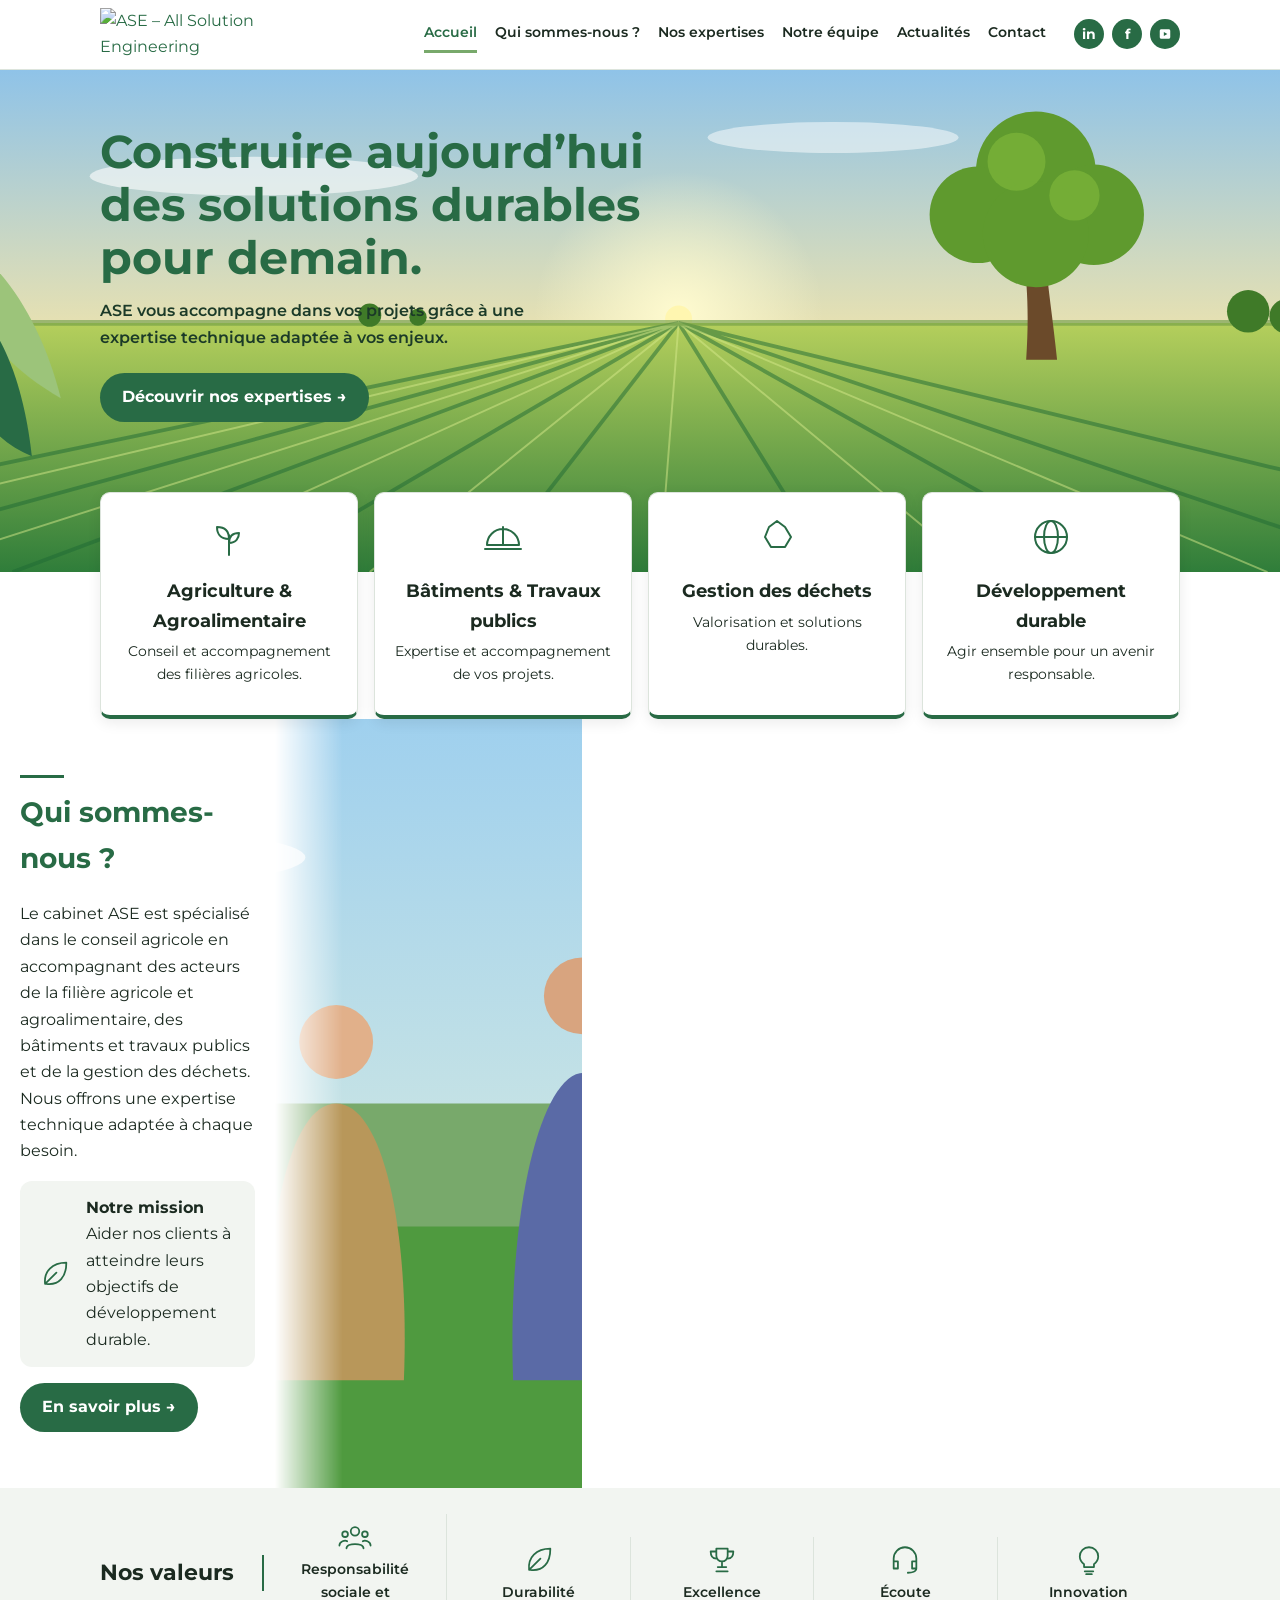
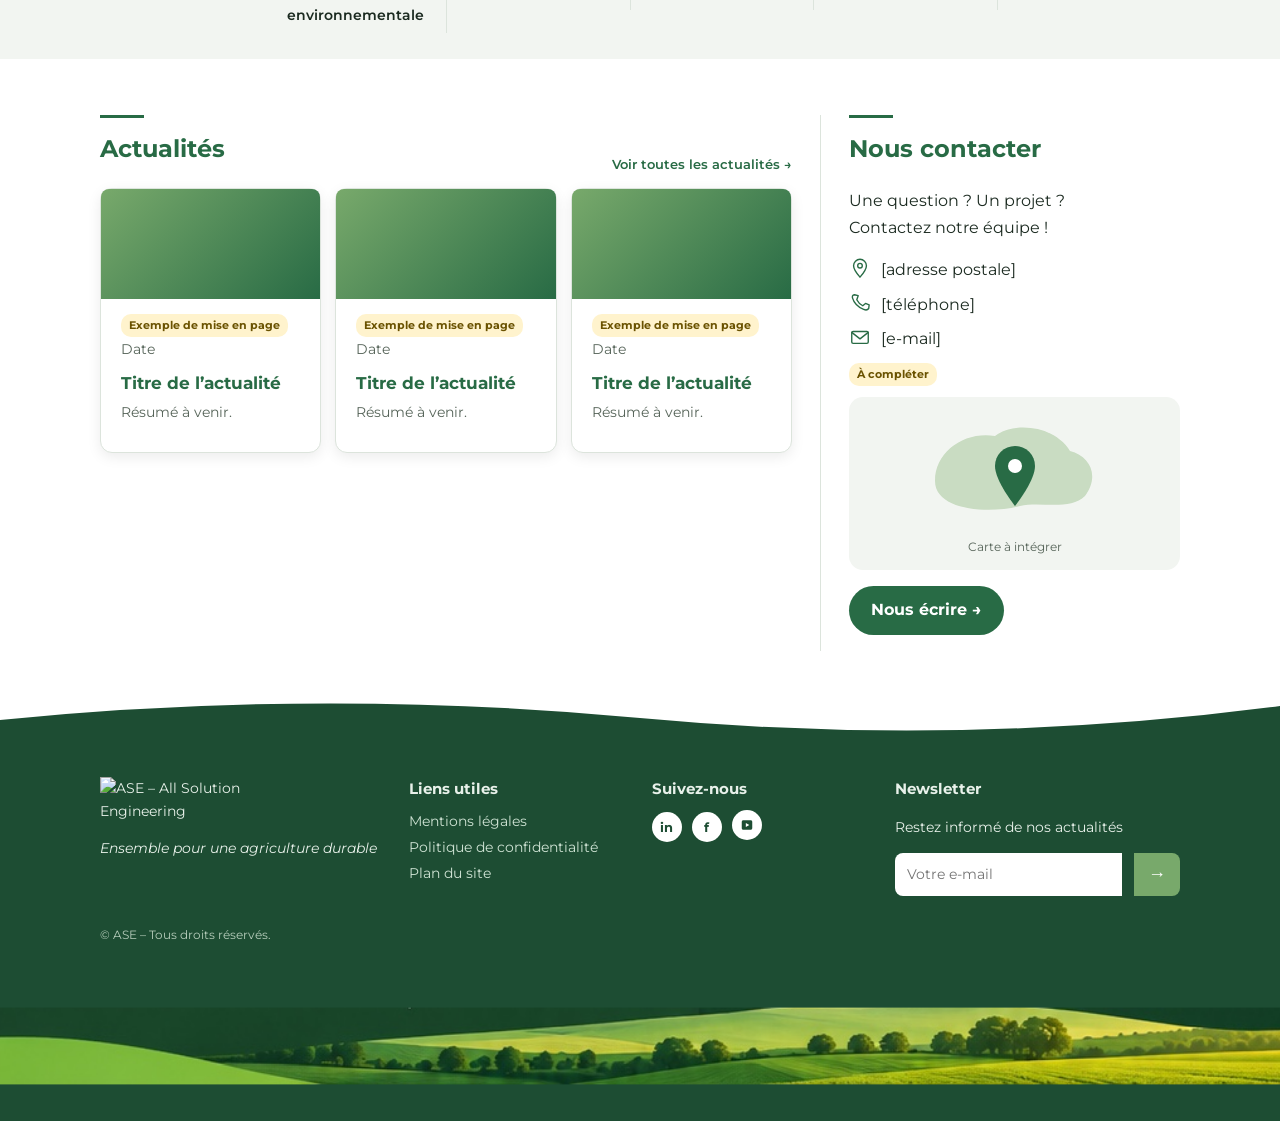
==== commit 96f944c3: "Add hills section with image to index.html" ====
--- a/index.html
+++ b/index.html
@@ -348,8 +348,9 @@
 </div>
 
 <div class="legal">© ASE – Tous droits réservés.</div>
-<div class="hills" aria-hidden="true"></div>
-
+<section class="hills">
+    <img src="/images/hills.svg" alt="Paysage de collines">
+</section>
 </footer>
 
 <!-- JAVASCRIPT -->
--- a/css/style.css
+++ b/css/style.css
@@ -107,7 +107,15 @@
 footer::before{content:"";position:absolute;left:0;right:0;top:-39px;height:40px;background:url(../images/wave.svg) bottom/100% 100% no-repeat}
 footer .w{grid-template-columns:1.3fr 1fr 1fr 1.3fr}
 footer .rs{background:#fff;color:#1d4d33;display:inline-grid;margin:0 6px 0 0}footer .rs svg{fill:#1d4d33}
-footer .brand{display:flex;gap:10px;align-items:center}footer .brand svg{width:56px;height:56px;filter:brightness(0) invert(1)}
+footer .brand{display:flex;gap:10px;align-items:center}/* Logo ASE dans le pied de page */
+footer .brand img {
+    width: 220px;
+    height: auto;
+    max-height: 85px;
+    object-fit: contain;
+    display: block;
+    filter: none;
+}
 footer .brand b{font-size:38px;line-height:1}
 .nl{display:flex;margin-top:6px}.nl input{border-radius:8px 0 0 8px;border:0;background:#fff;color:#1b2a20}.nl button{border:0;background:#78A96B;color:#fff;border-radius:0 8px 8px 0;padding:0 14px;font-size:18px;cursor:pointer}
 .fmsg{font-weight:600;font-size:13px;min-height:1em}
@@ -115,3 +123,30 @@
 .legal{padding-bottom:6px}
 @media(max-width:860px){.home-qui,.nc{grid-template-columns:1fr}.nc>div:last-child{padding:24px 0 0;border:0}.nc>div:first-child{padding:0}footer .w{grid-template-columns:1fr 1fr}.vi{border:0}.band h2{border:0}}
 @media(max-width:520px){footer .w{grid-template-columns:1fr}}
+/* Adaptation du logo sur mobile */
+@media(max-width:520px) {
+    .logo img {
+        width: 175px;
+        max-height: 65px;
+    }
+
+    footer .brand img {
+        width: 190px;
+        max-height: 75px;
+    }
+}
+
+.hills {
+    width: 100%;
+    height: 150px;
+    display: block;
+    overflow: hidden;
+}
+
+.hills img {
+    width: 100%;
+    height: 100%;
+    display: block;
+    object-fit: cover;
+    object-position: center;
+}
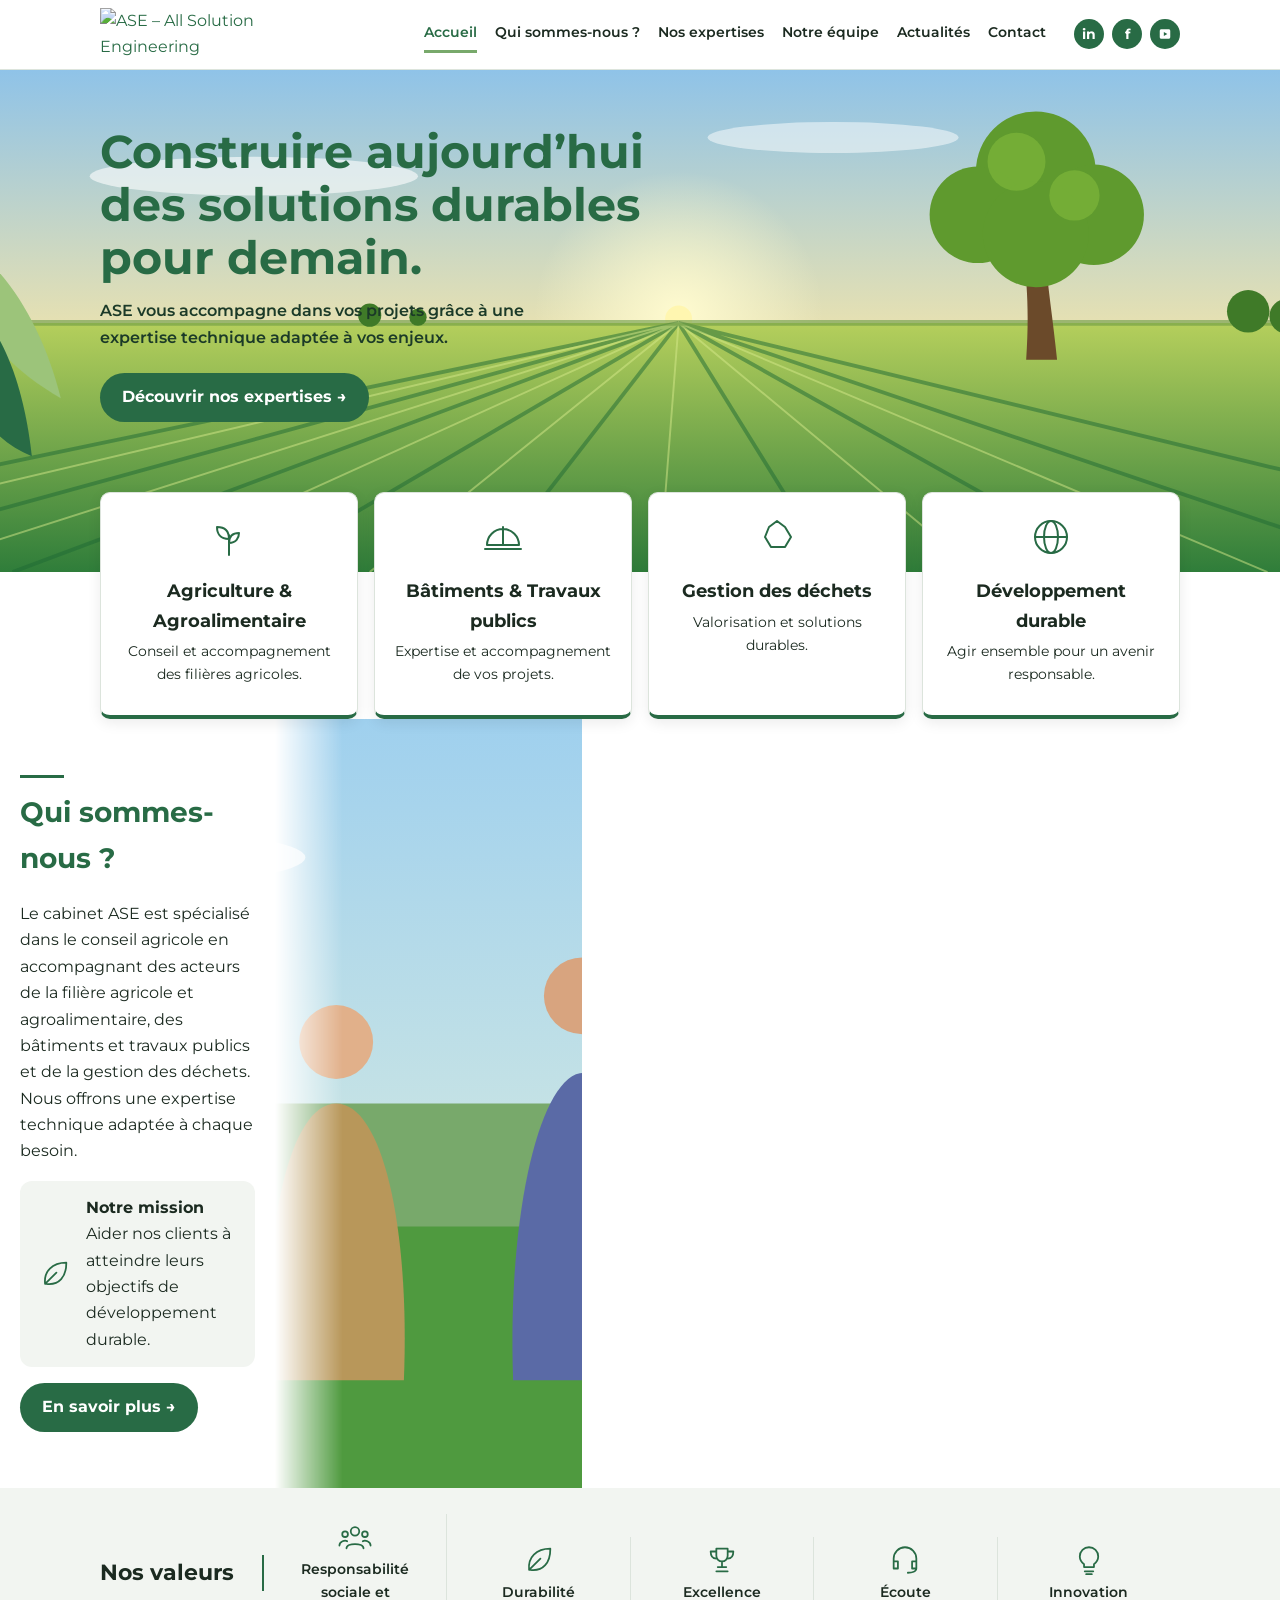
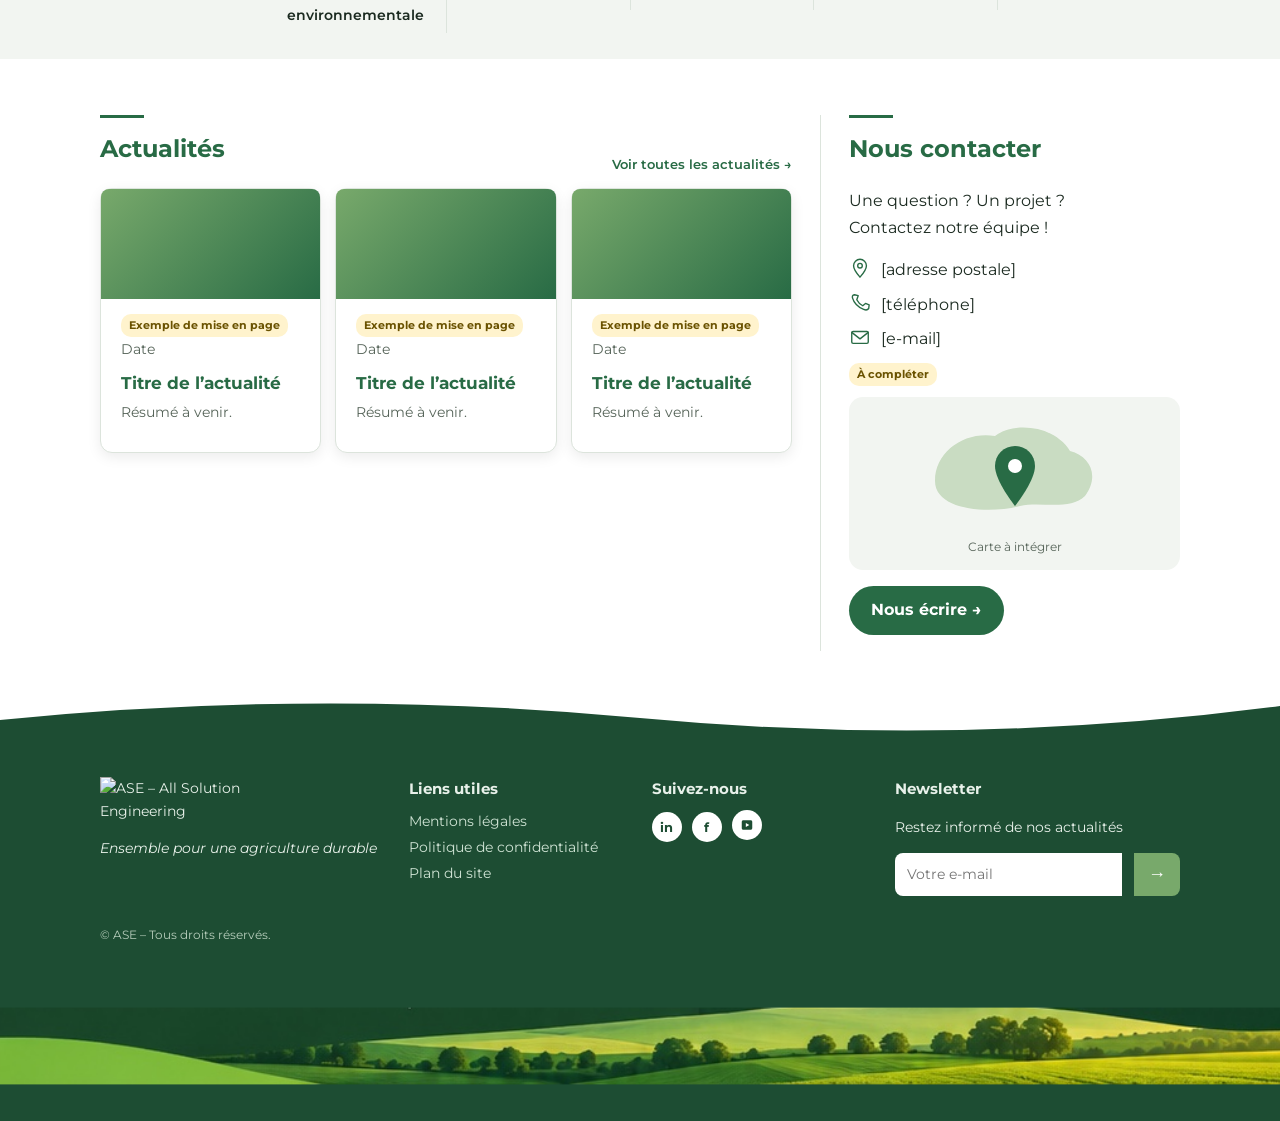
==== commit 5042668d: "Remove hills section from index.html Removed hills section and updated footer structure." ====
--- a/index.html
+++ b/index.html
@@ -348,9 +348,7 @@
 </div>
 
 <div class="legal">© ASE – Tous droits réservés.</div>
-<section class="hills">
-    <img src="/images/hills.svg" alt="Paysage de collines">
-</section>
+<div class="hills" aria-hidden="true"></div>
 </footer>
 
 <!-- JAVASCRIPT -->
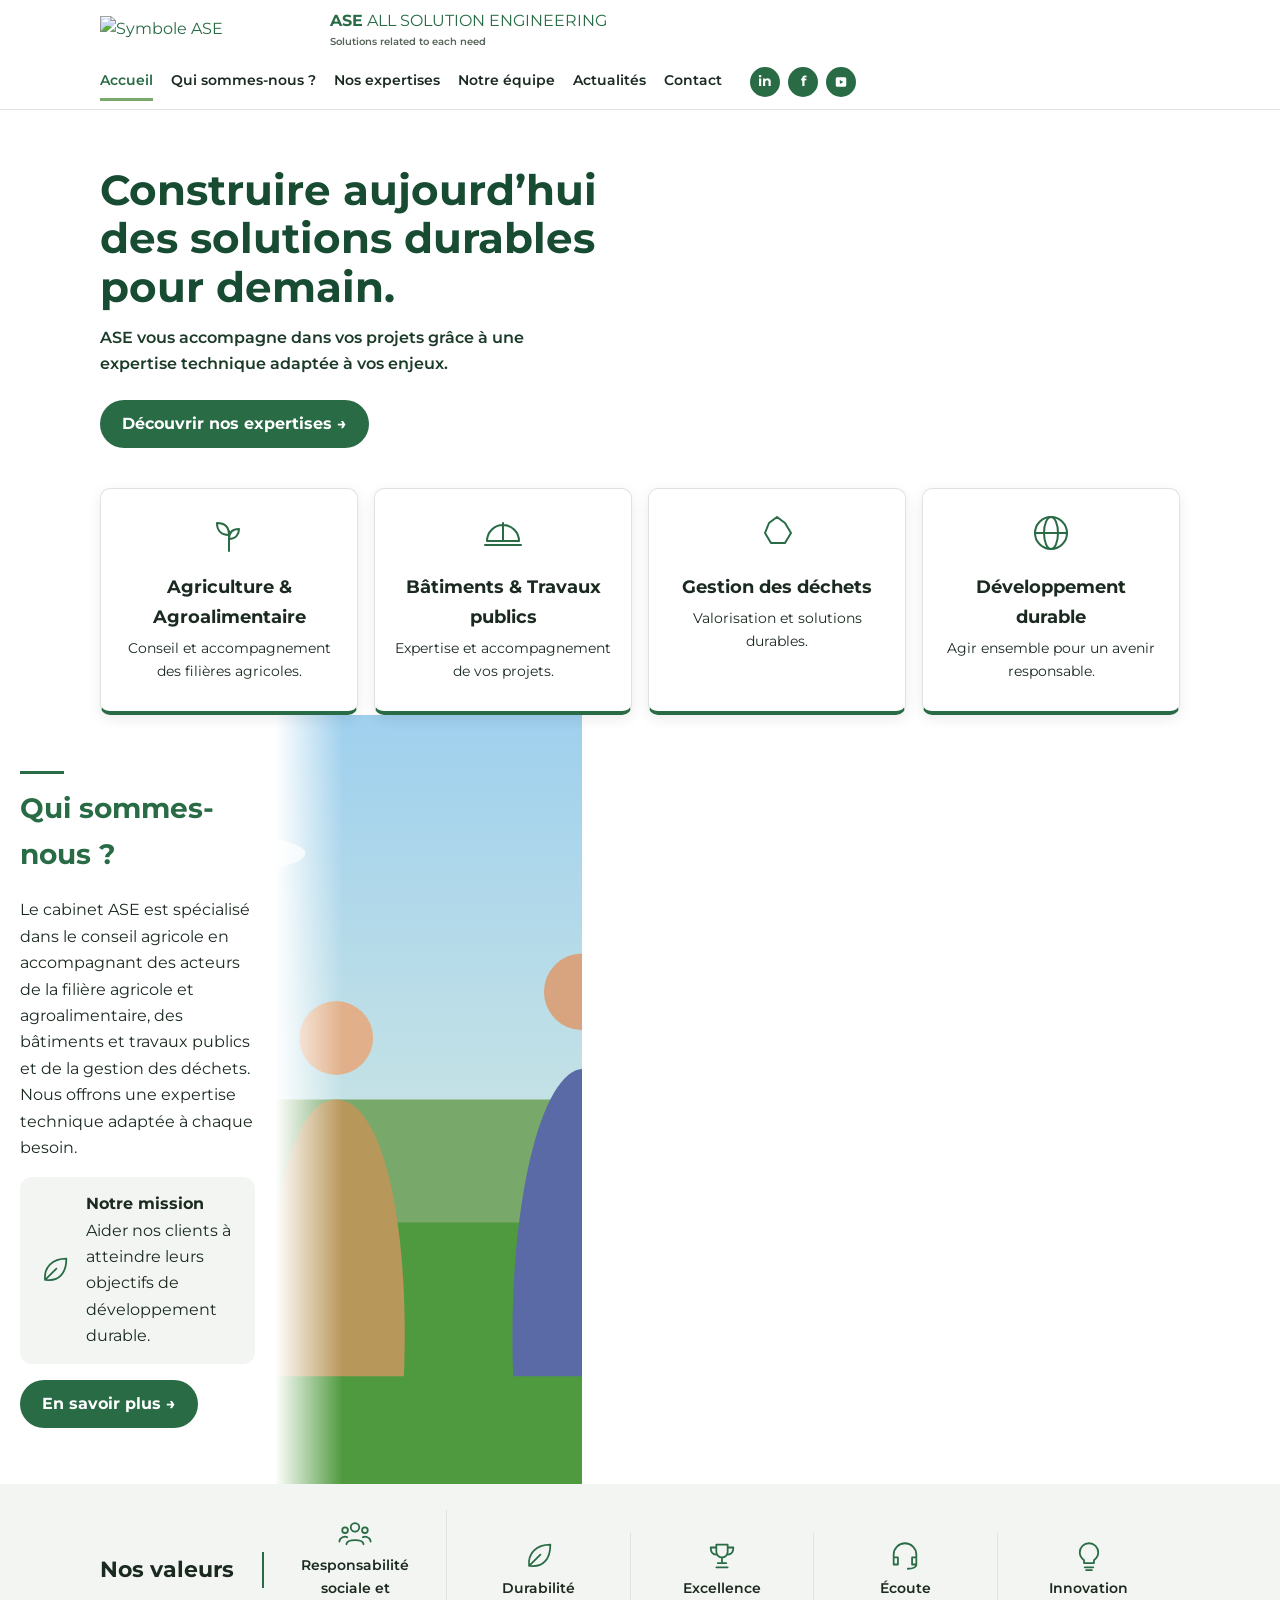
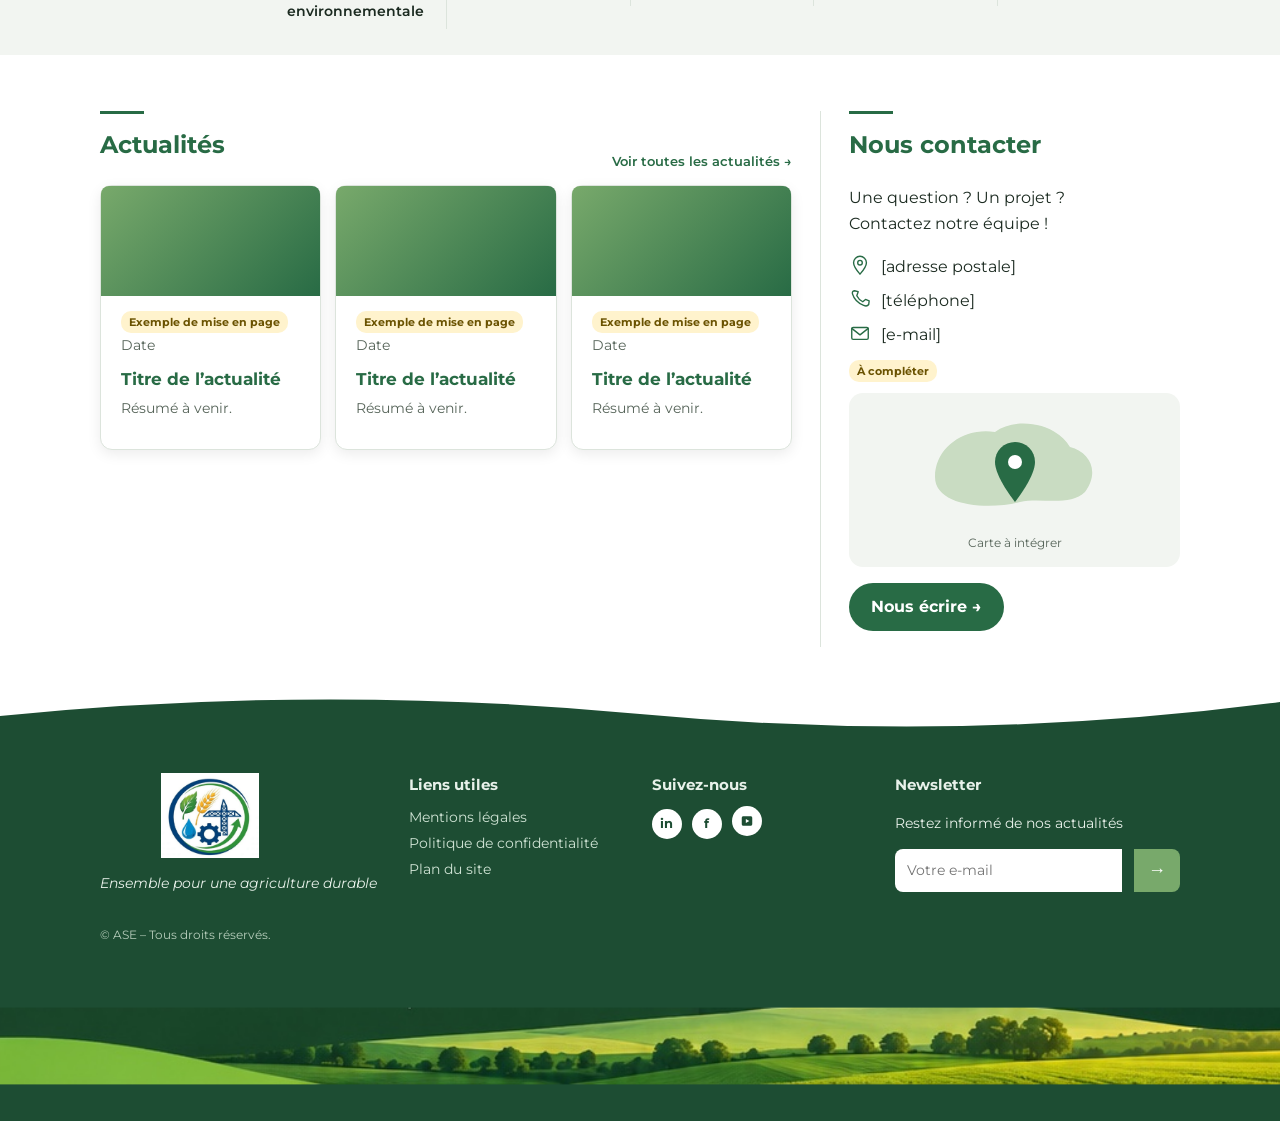
==== commit eff28cb4: "Change logo image and enhance header content Updated logo image and added logo text in header." ====
--- a/index.html
+++ b/index.html
@@ -31,10 +31,18 @@
 <header>
 <div class="w">
 
+
 <a class="logo" href="index.html" aria-label="ASE – Accueil">
-    <img src="images/logo-ase.svg"
-         alt="ASE – All Solution Engineering">
+    <img src="images/ASE-symbole-seul.svg"
+         alt="Symbole ASE">
+
+    <div class="logo-text">
+        <strong>ASE</strong>
+        <span>ALL SOLUTION ENGINEERING</span>
+        <small>Solutions related to each need</small>
+    </div>
 </a>
+
 
 <div class="hdr">
 
--- a/css/style.css
+++ b/css/style.css
@@ -16,9 +16,6 @@
 nav a{text-decoration:none;padding:4px 0;border-bottom:2px solid transparent}
 nav a:hover,nav a[aria-current]{color:var(--g);border-color:var(--g2)}
 :focus-visible{outline:3px solid var(--g2);outline-offset:2px}
-.hero{background:linear-gradient(180deg,#cfe5f1,#f3f0cf 70%);position:relative;overflow:hidden;color:#1b3a28}
-.hero .w{padding-top:60px;padding-bottom:120px;position:relative;z-index:2}
-.hero svg{position:absolute;inset:auto 0 0 0;width:100%;height:55%}
 .page-title{background:var(--bg2);padding:36px 0;border-bottom:1px solid var(--bd)}
 h1{font-size:clamp(28px,5vw,46px);line-height:1.15;margin:0 0 14px;max-width:580px;color:#286B45}
 .page-title h1{color:var(--g);margin:0;font-size:clamp(26px,4vw,36px)}
@@ -75,8 +72,6 @@
 .rs svg{width:14px;height:14px;fill:var(--on)}
 header .soc{gap:8px}header .soc a.rs{padding:0;border:0}
 nav a{padding:6px 0;border-bottom-width:3px}
-.hero{min-height:380px;background:url(../images/hero.jpg) center/cover,url(../images/hero.svg) center/cover}
-.hero .w{padding-top:56px;padding-bottom:150px}
 .hero p{color:#1b3a28}
 .btn{display:inline-flex;gap:8px;align-items:center}
 .dom{margin-top:-80px}.dom .card{border-radius:10px}.dom .card h3{font-size:18px;color:var(--tx)}
@@ -141,12 +136,54 @@
     height: 150px;
     display: block;
     overflow: hidden;
+
+    background-image: url("../images/hills.svg");
+    background-repeat: no-repeat;
+    background-position: center bottom;
+    background-size: 100% 100%;
+}
+/* ===== HERO ASE ===== */
+
+.hero {
+    position: relative;
+    width: 100%;
+    min-height: 430px;
+    overflow: hidden;
+    color: #1b3a28;
+
+    background-image: url("../images/hero_ase.svg");
+    background-size: cover;
+    background-position: center;
+    background-repeat: no-repeat;
 }
 
-.hills img {
-    width: 100%;
-    height: 100%;
-    display: block;
-    object-fit: cover;
-    object-position: center;
+.hero .w {
+    position: relative;
+    z-index: 2;
+    padding-top: 56px;
+    padding-bottom: 120px;
 }
+
+.hero-content {
+    position: relative;
+    z-index: 2;
+    max-width: 560px;
+}
+
+.hero h1 {
+    color: #174b32;
+    font-size: clamp(30px, 4vw, 42px);
+    line-height: 1.15;
+}
+
+.hero p {
+    max-width: 480px;
+    font-weight: 600;
+    color: #1b3a28;
+    margin-bottom: 22px;
+}
+
+.hero .btn {
+    background: #286B45;
+    color: #fff;
+}
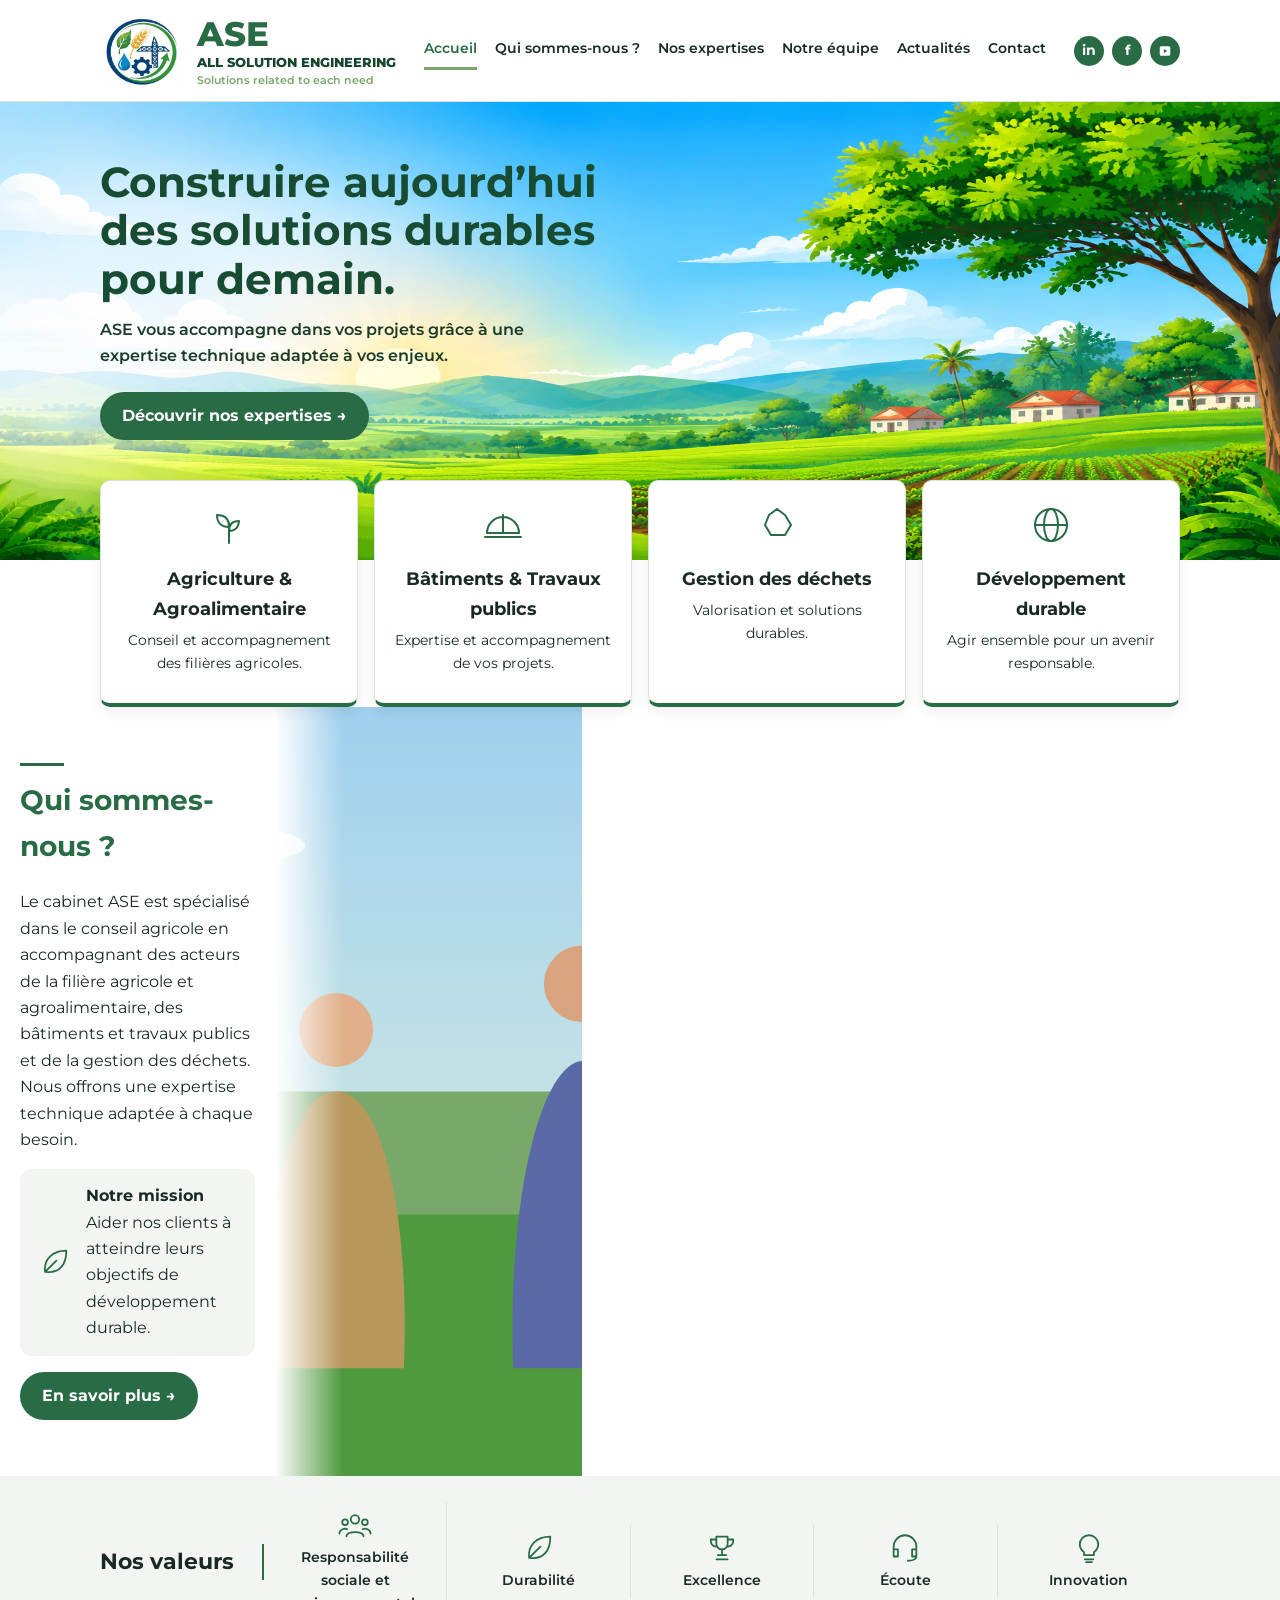
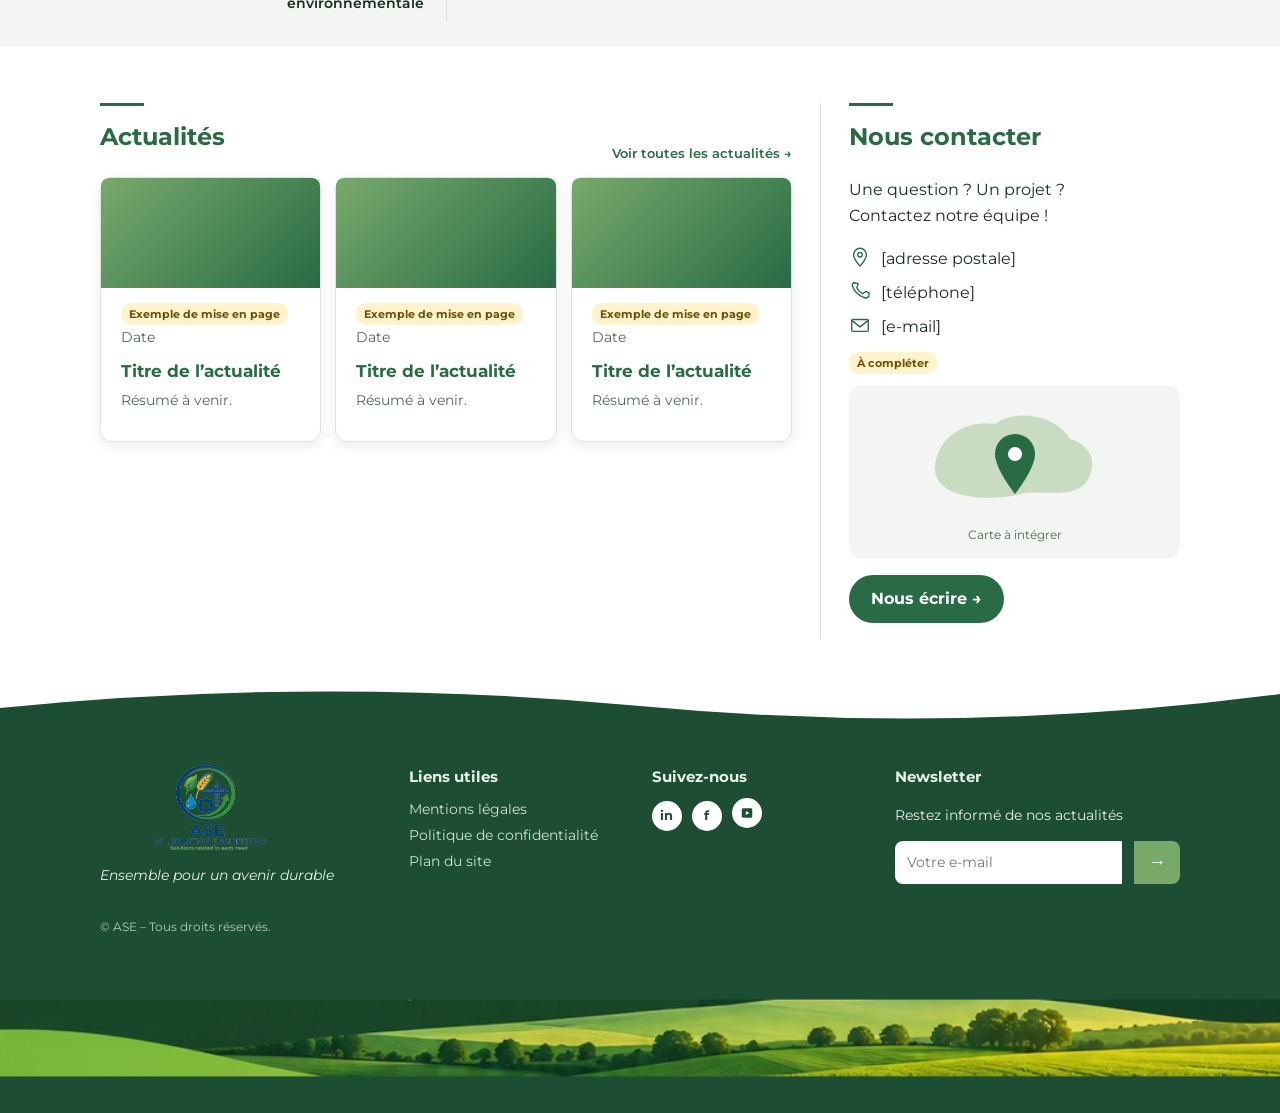
==== commit cd94fe09: "Update slogan to 'Ensemble pour un avenir durable'" ====
--- a/index.html
+++ b/index.html
@@ -304,7 +304,7 @@
      alt="ASE – All Solution Engineering">
 </div>
 
-<p><em>Ensemble pour une agriculture durable</em></p>
+<p><em>Ensemble pour un avenir durable</em></p>
 
 </div>
 
--- a/css/style.css
+++ b/css/style.css
@@ -151,7 +151,7 @@
     overflow: hidden;
     color: #1b3a28;
 
-    background-image: url("../images/hero_ase.svg");
+    background-image: url("../images/hero.svg");
     background-size: cover;
     background-position: center;
     background-repeat: no-repeat;
@@ -187,3 +187,68 @@
     background: #286B45;
     color: #fff;
 }
+
+
+/* ===== LOGO ASE - EN-TÊTE ===== */
+
+.logo {
+    display: flex;
+    align-items: center;
+    gap: 12px;
+    text-decoration: none;
+    color: #286B45;
+    flex-shrink: 0;
+}
+
+.logo img {
+    width: 85px;
+    height: 85px;
+    max-height: none;
+    object-fit: contain;
+    display: block;
+}
+
+.logo-text {
+    display: flex;
+    flex-direction: column;
+    line-height: 1.2;
+}
+
+.logo-text strong {
+    font-size: 34px;
+    font-weight: 800;
+    color: #286B45;
+}
+
+.logo-text span {
+    font-size: 13px;
+    font-weight: 800;
+    color: #17452D;
+}
+
+.logo-text small {
+    font-size: 11px;
+    font-weight: 600;
+    color: #78A96B;
+    margin-top: 4px;
+}
+
+/* Adaptation mobile */
+@media (max-width: 520px) {
+    .logo img {
+        width: 60px;
+        height: 60px;
+    }
+
+    .logo-text strong {
+        font-size: 27px;
+    }
+
+    .logo-text span {
+        font-size: 10px;
+    }
+
+    .logo-text small {
+        font-size: 9px;
+    }
+}
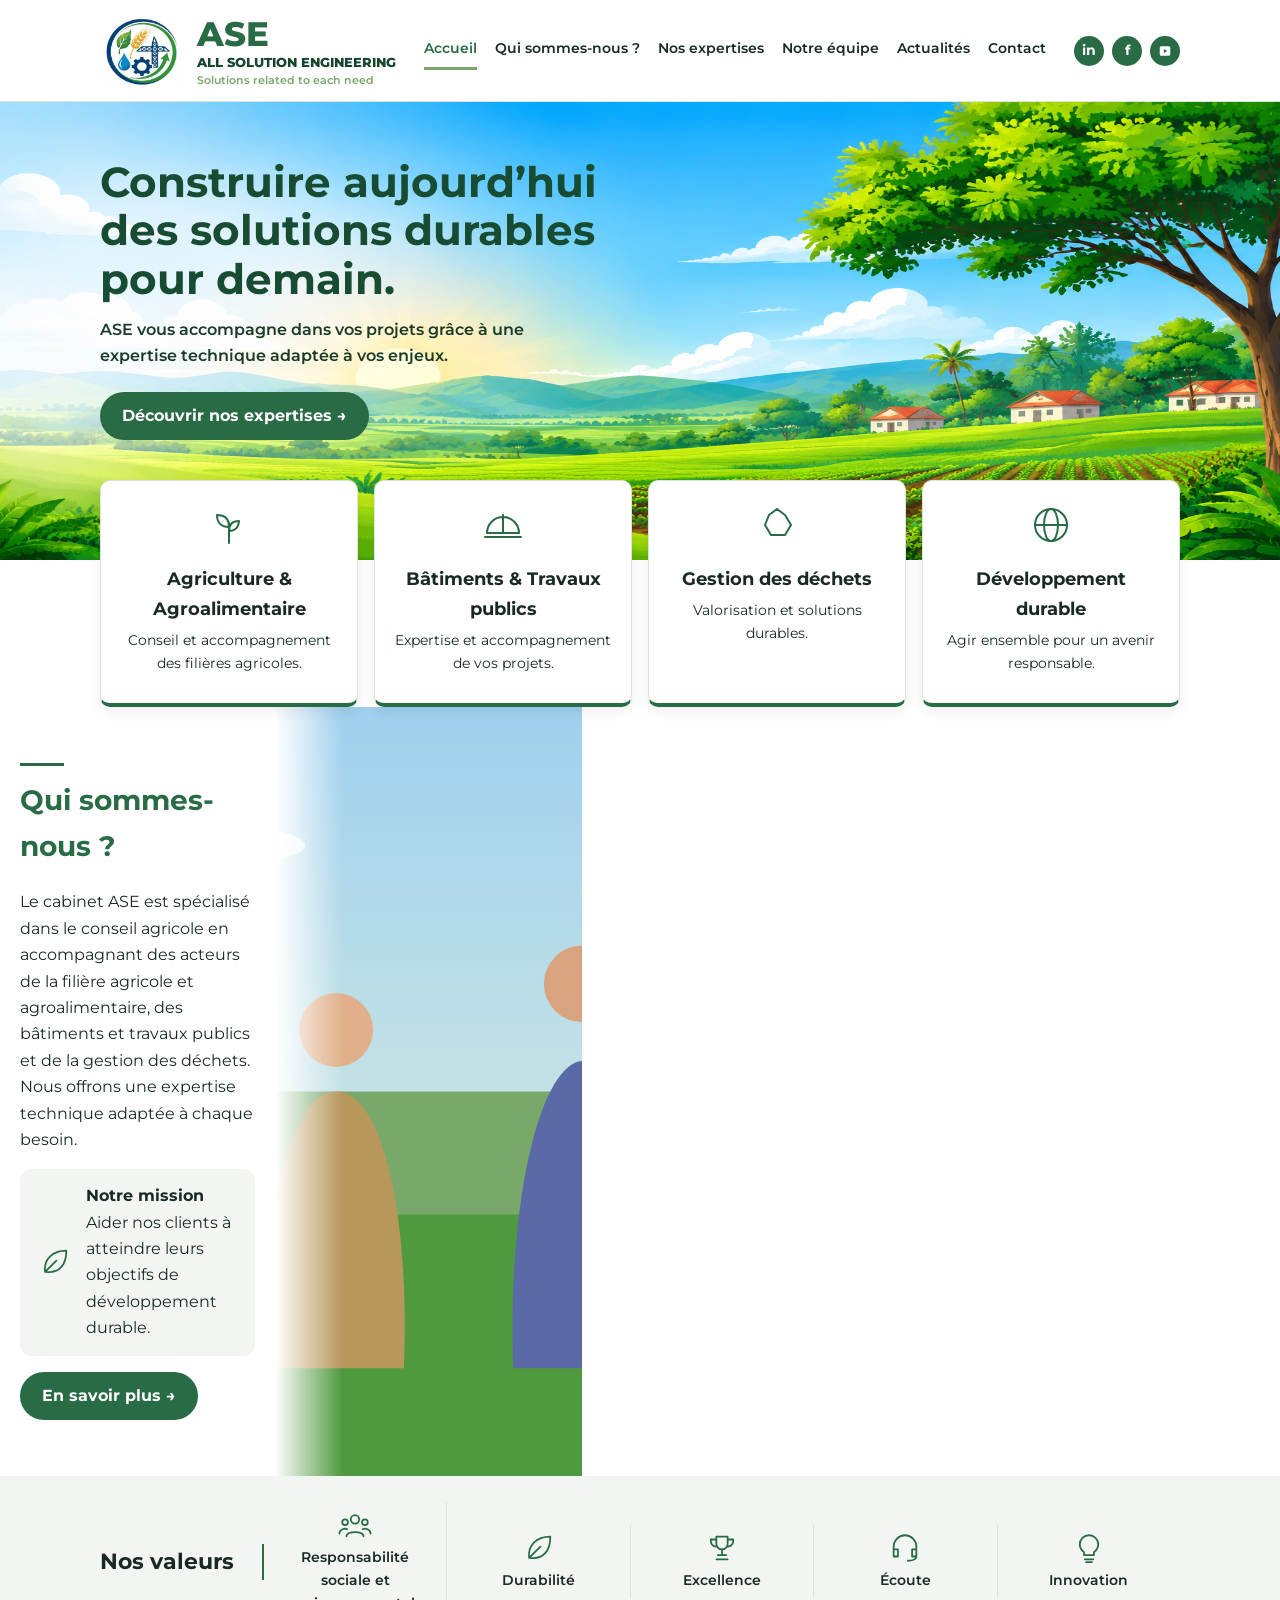
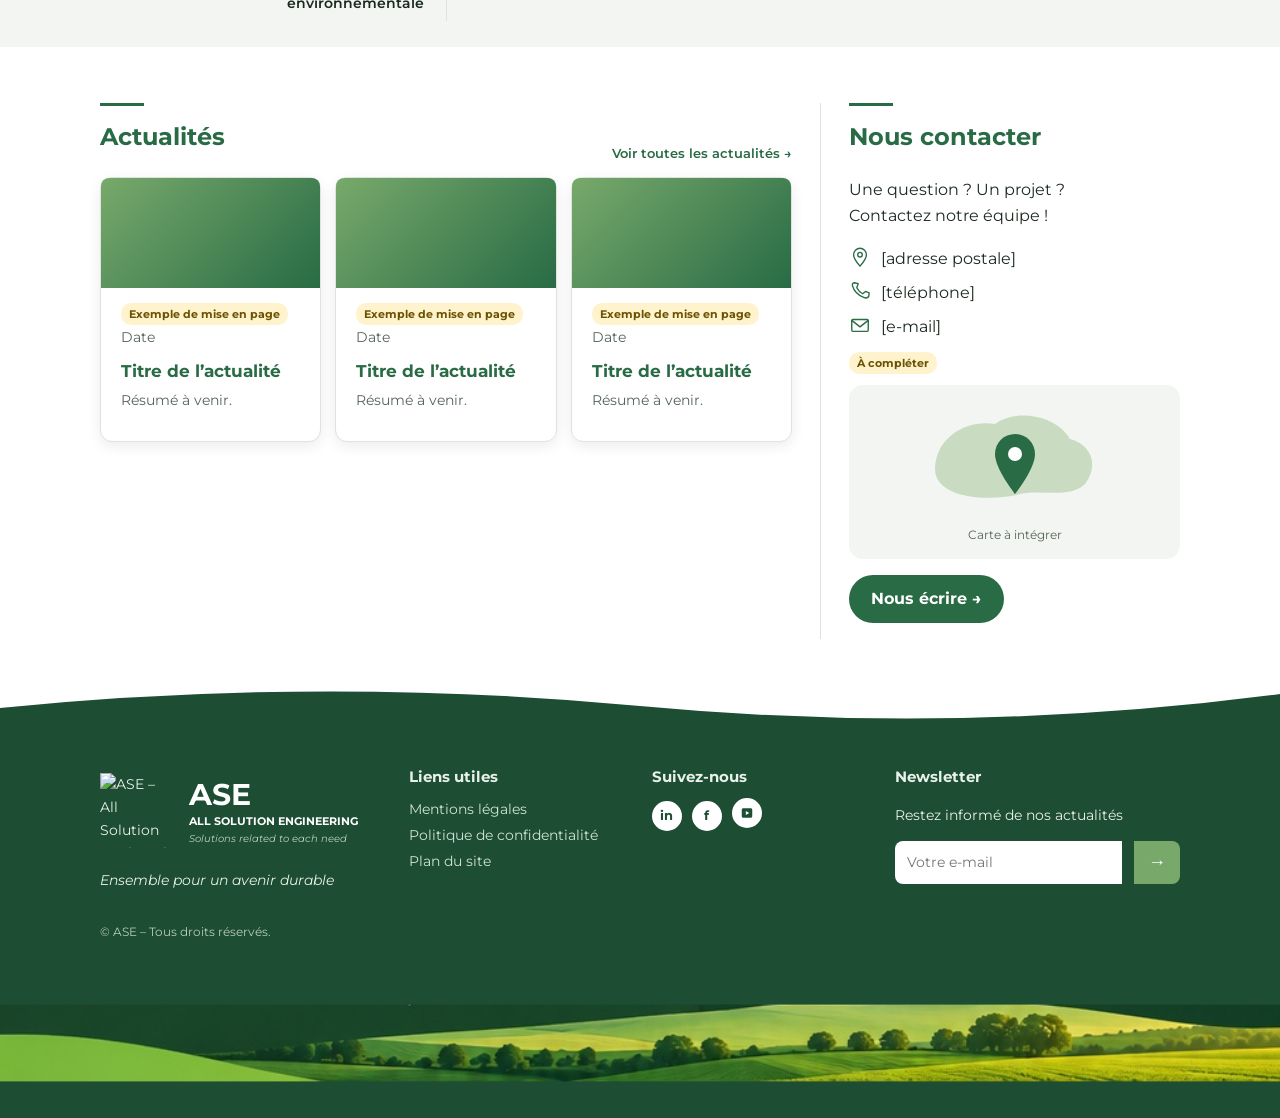
==== commit 66d27210: "Replace logo and enhance brand section Updated logo image and added brand description." ====
--- a/index.html
+++ b/index.html
@@ -300,8 +300,12 @@
 <div>
 
 <div class="brand">
-<img src="images/logo-ase.svg"
-     alt="ASE – All Solution Engineering">
+    <img src="images/logo.svg" alt="ASE – All Solution Engineering">
+    <span class="brand-name">
+        <strong>ASE</strong>
+        <small>ALL SOLUTION ENGINEERING</small>
+        <em>Solutions related to each need</em>
+    </span>
 </div>
 
 <p><em>Ensemble pour un avenir durable</em></p>
--- a/css/style.css
+++ b/css/style.css
@@ -252,3 +252,44 @@
         font-size: 9px;
     }
 }
+
+/* IDENTITÉ ASE – PIED DE PAGE */
+
+footer .brand {
+    display: flex;
+    align-items: center;
+    gap: 14px;
+    min-height: 90px;
+}
+
+footer .brand img {
+    display: block;
+    width: 75px;
+    height: 75px;
+    max-height: none;
+    object-fit: contain;
+    flex-shrink: 0;
+}
+
+footer .brand-name {
+    display: flex;
+    flex-direction: column;
+    line-height: 1.3;
+}
+
+footer .brand-name strong {
+    font-size: 30px;
+    color: #ffffff;
+}
+
+footer .brand-name small {
+    font-size: 11px;
+    font-weight: 700;
+    color: #ffffff;
+}
+
+footer .brand-name em {
+    font-size: 10px;
+    color: #b9d9bd;
+    margin-top: 4px;
+}
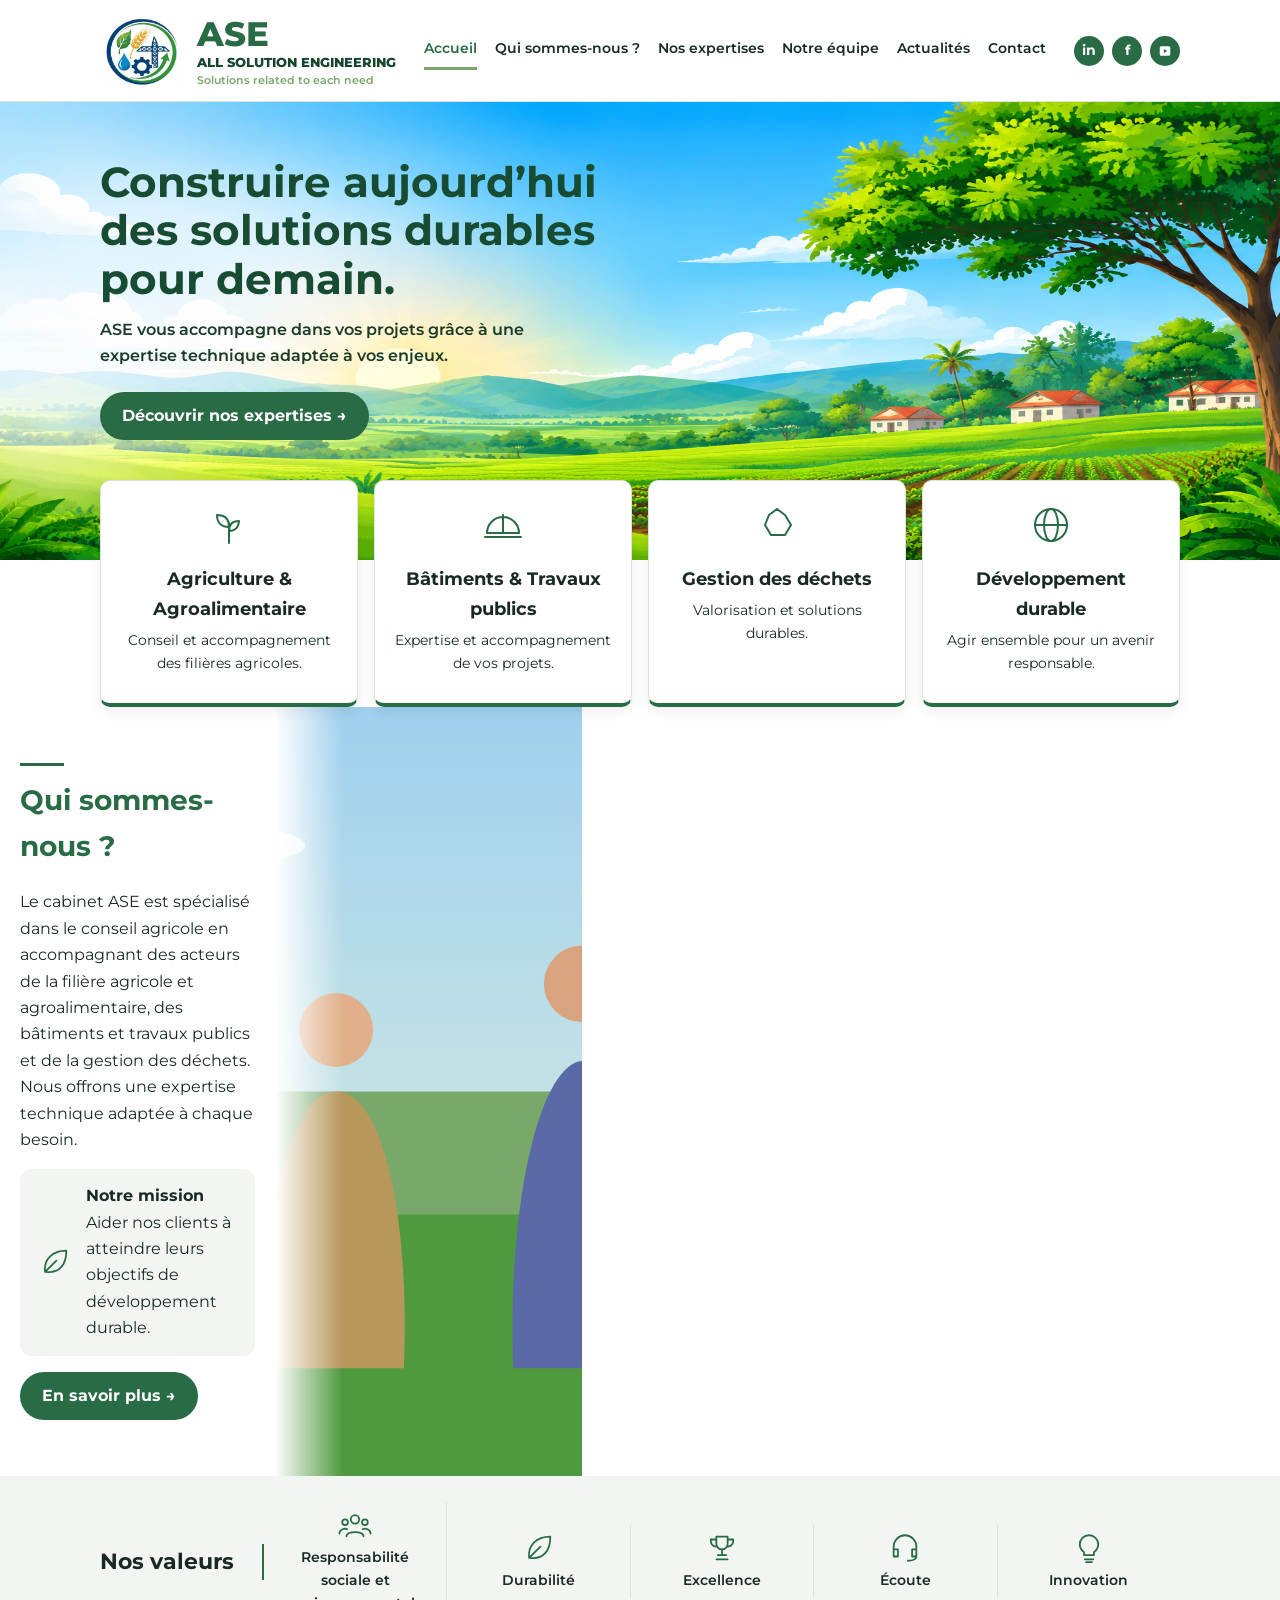
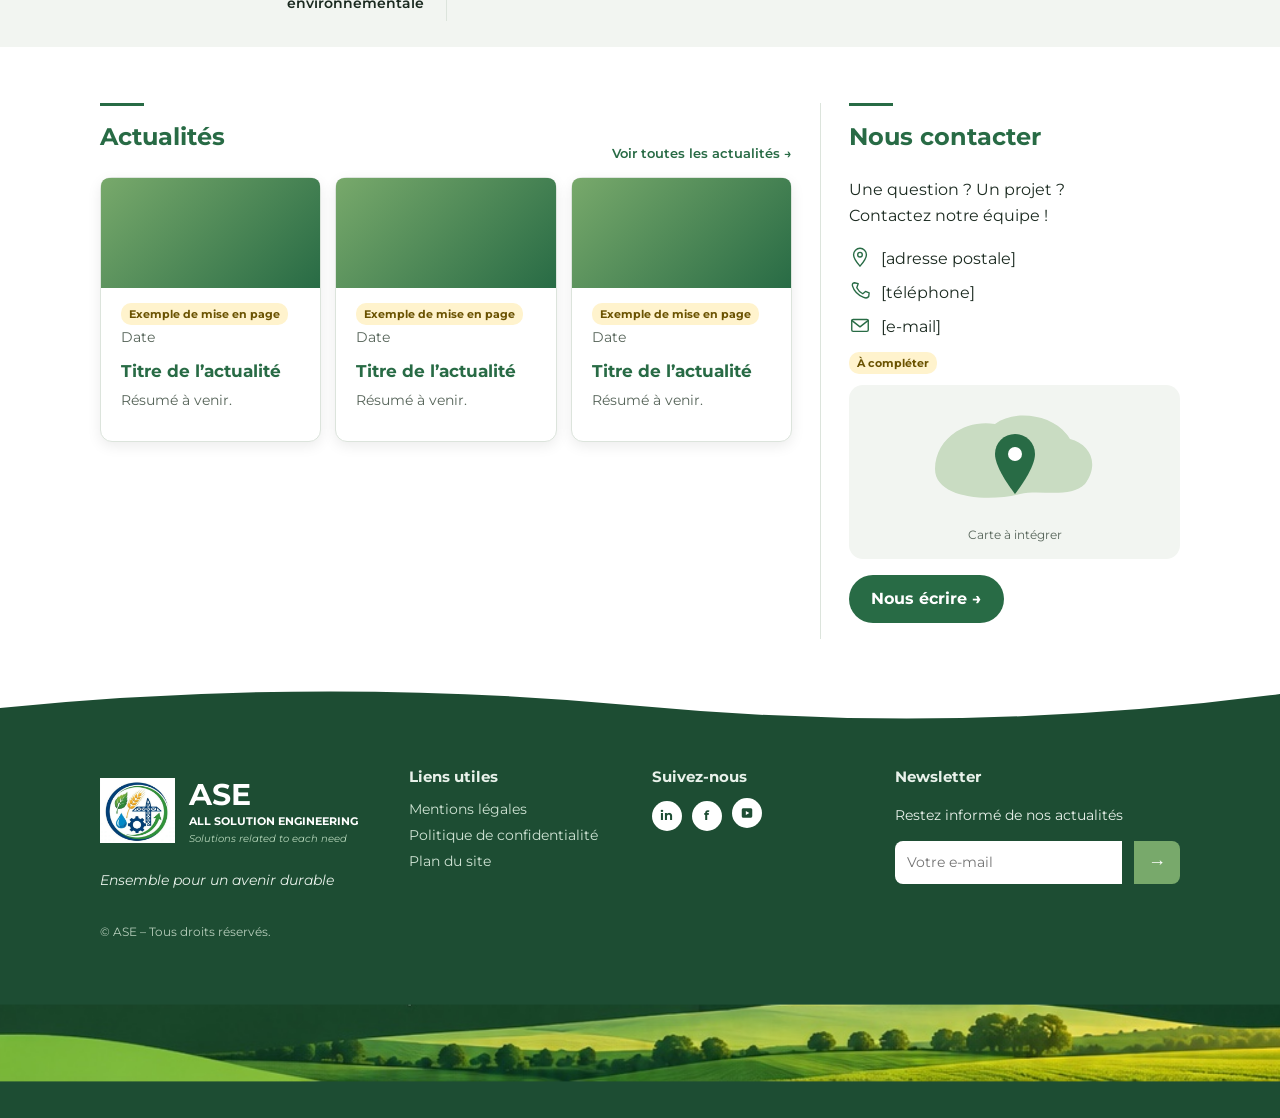
==== commit 8fedee8f: "Replace logo image with ASE symbol" ====
--- a/index.html
+++ b/index.html
@@ -300,7 +300,7 @@
 <div>
 
 <div class="brand">
-    <img src="images/logo.svg" alt="ASE – All Solution Engineering">
+    <img src="images/ASE-symbole-seul.svg" alt="Symbole ASE">
     <span class="brand-name">
         <strong>ASE</strong>
         <small>ALL SOLUTION ENGINEERING</small>
